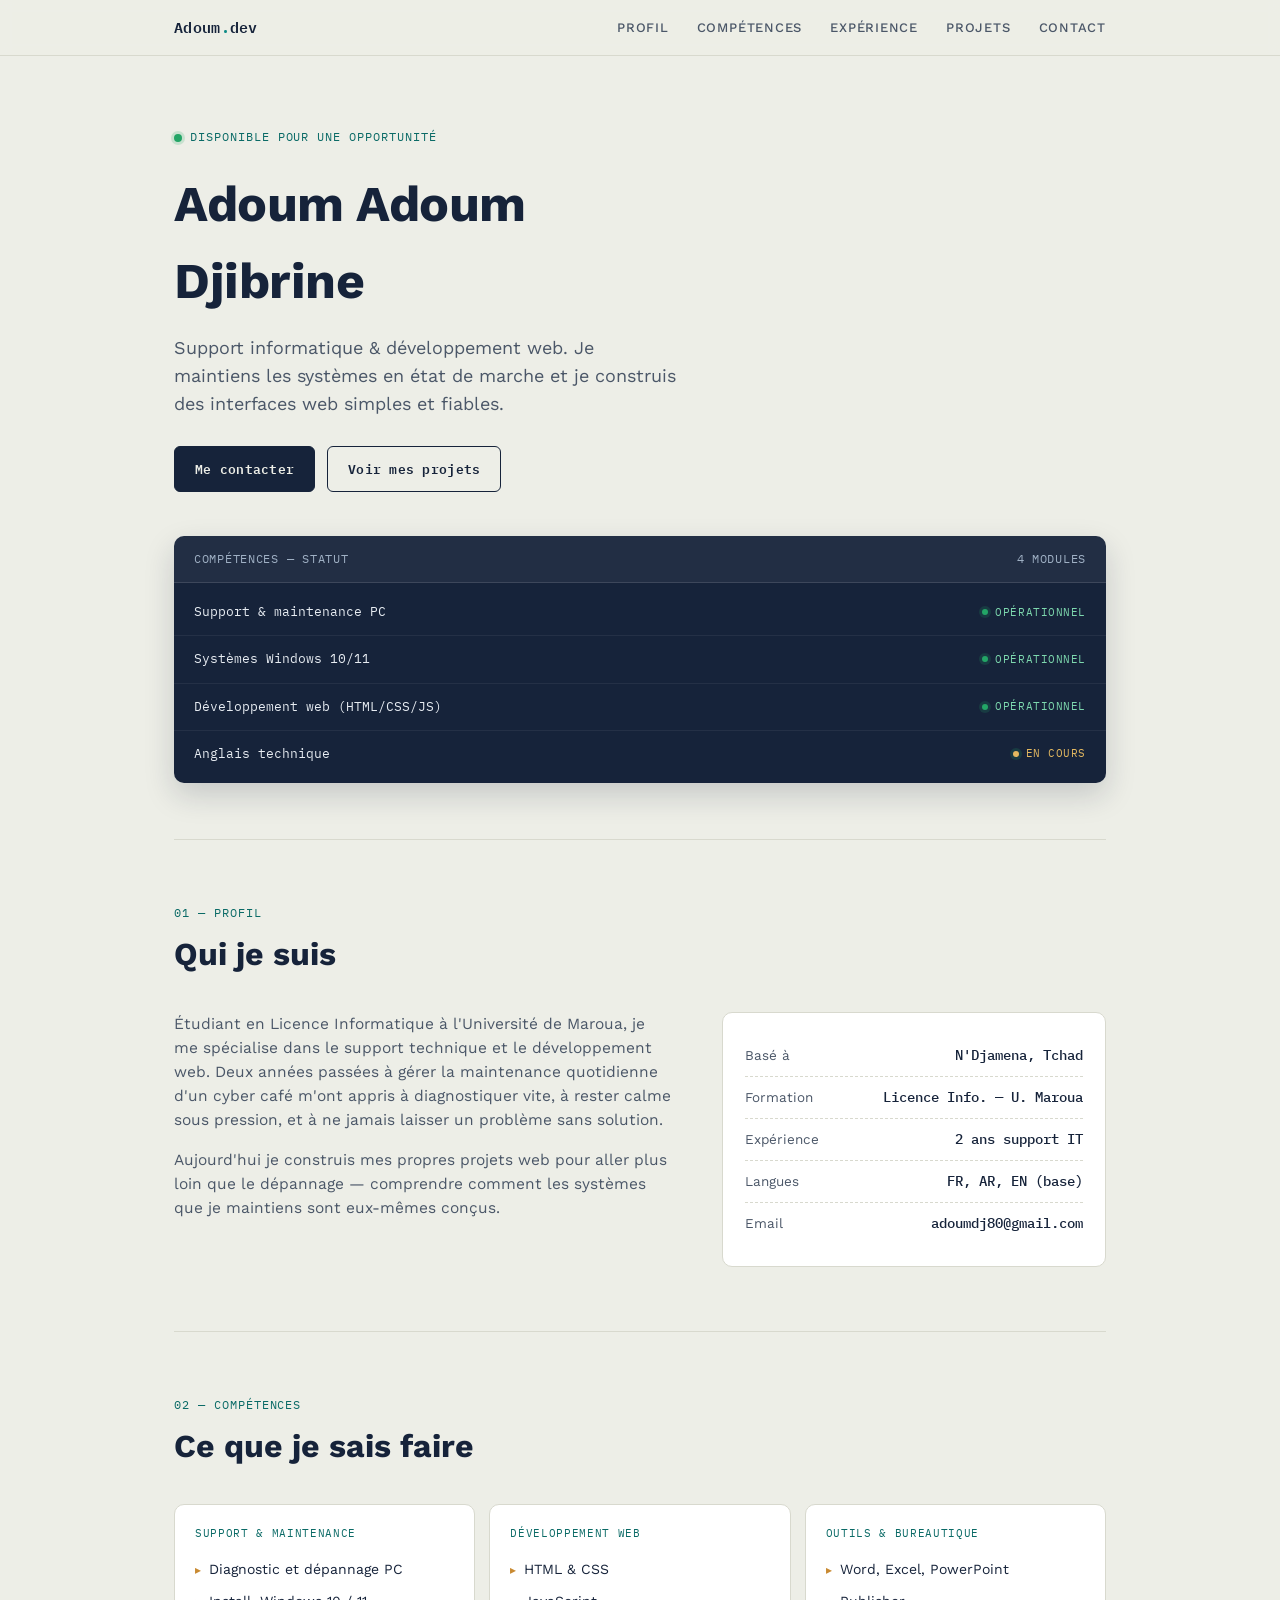
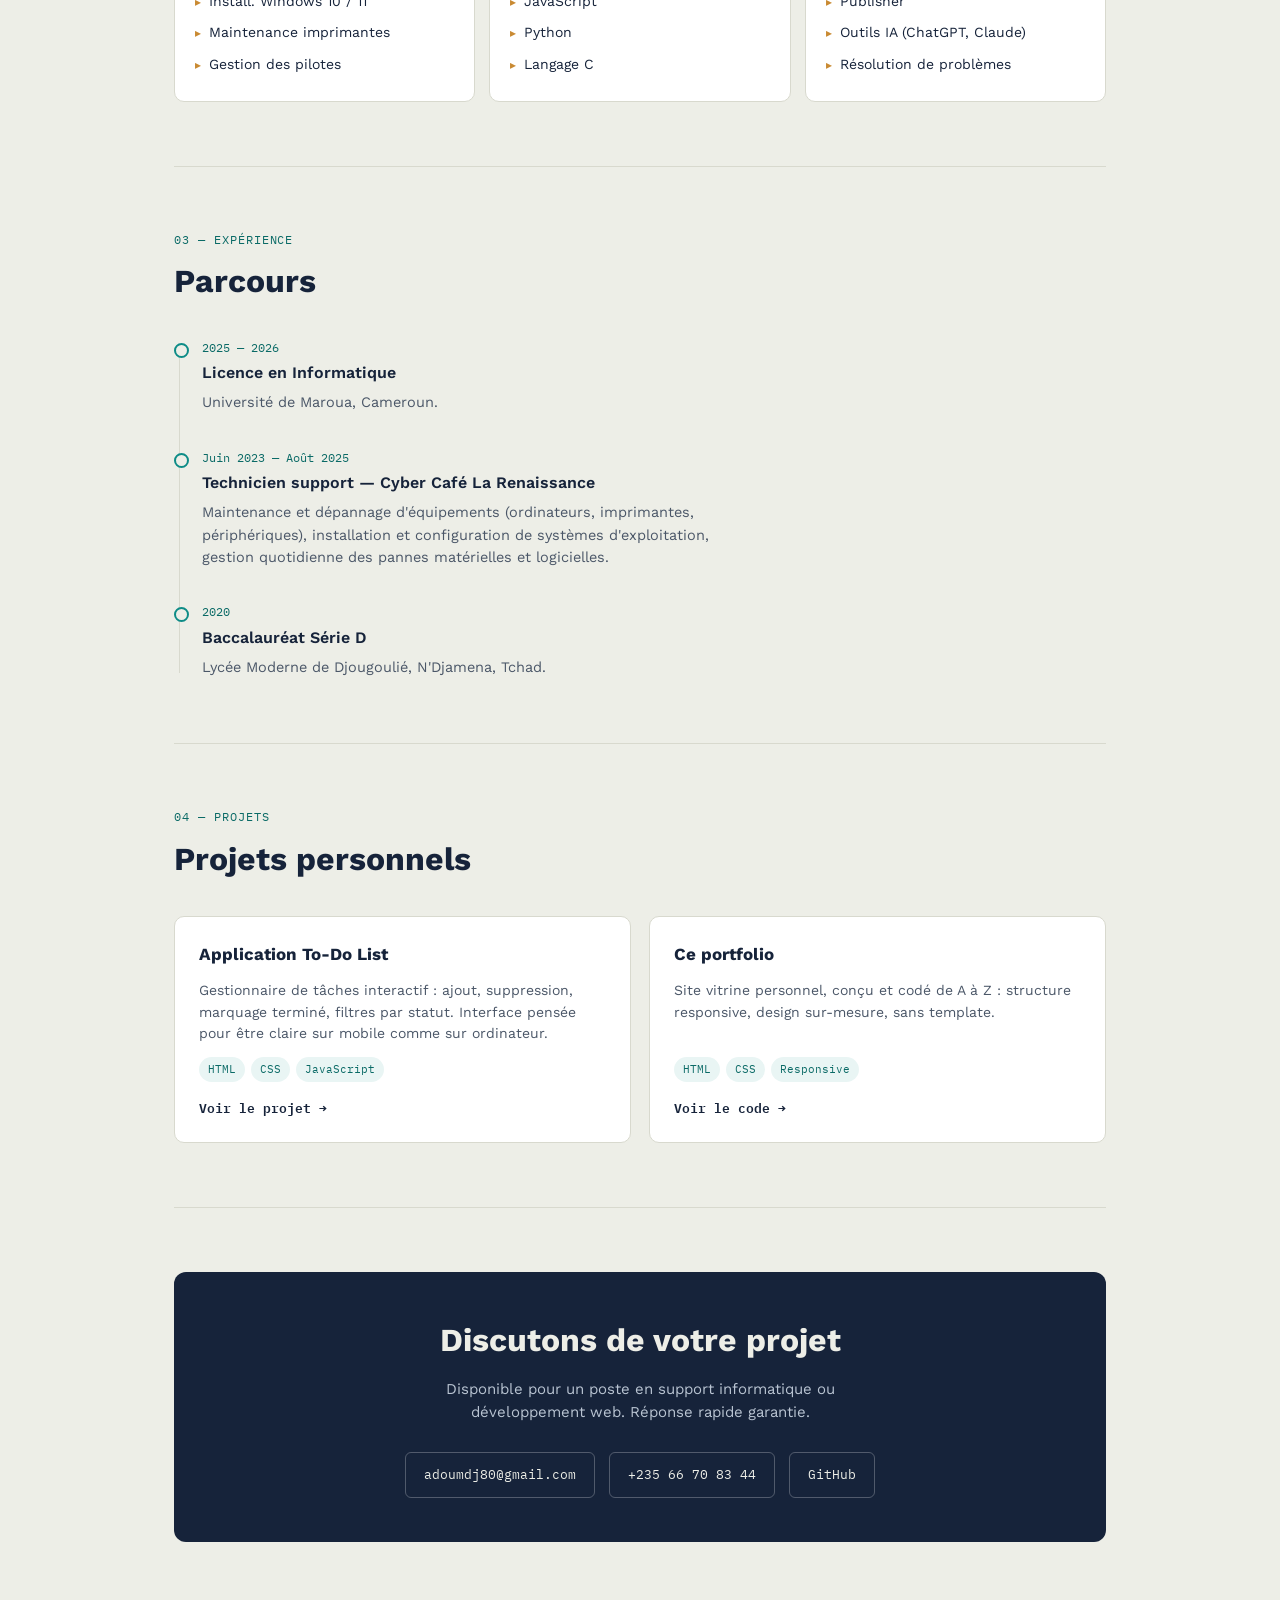
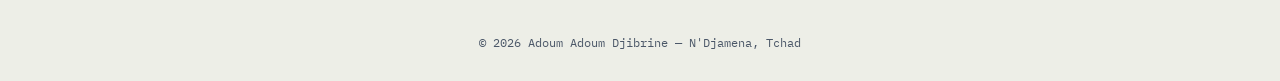
==== index.html @ fc1d77f7 "Add files via upload" ====
<!DOCTYPE html>
<html lang="fr">
<head>
<meta charset="UTF-8">
<meta name="viewport" content="width=device-width, initial-scale=1.0">
<link  rel="stylesheet" href="style.css">
<title>Adoum Adoum Djibrine — Support & Développement Web</title>
</head>
<body>

<header>
  <nav>
    <div class="logo">Adoum<span>.</span>dev</div>
    <div class="nav-links">
      <a href="#about">Profil</a>
      <a href="#skills">Compétences</a>
      <a href="#experience">Expérience</a>
      <a href="#projects">Projets</a>
      <a href="#contact">Contact</a>
    </div>
    <button class="nav-toggle" id="navToggle" aria-label="Menu">
      <span></span><span></span><span></span>
    </button>
  </nav>
</header>

<div class="wrap">

  <section class="hero" id="top">
    <div class="eyebrow"><span class="dot"></span> Disponible pour une opportunité</div>
    <h1>Adoum Adoum Djibrine</h1>
    <p class="role">Support informatique &amp; développement web. Je maintiens les systèmes en état de marche et je construis des interfaces web simples et fiables.</p>
    <div class="hero-actions">
      <a href="#contact" class="btn btn-solid">Me contacter</a>
      <a href="#projects" class="btn btn-outline">Voir mes projets</a>
    </div>

    <div class="status-panel">
      <div class="status-header">
        <span>compétences — statut</span>
        <span>4 modules</span>
      </div>
      <div class="status-list">
        <div class="status-row">
          <span class="svc">Support &amp; maintenance PC</span>
          <span class="state"><span class="dot" style="width:6px;height:6px;"></span>opérationnel</span>
        </div>
        <div class="status-row">
          <span class="svc">Systèmes Windows 10/11</span>
          <span class="state"><span class="dot" style="width:6px;height:6px;"></span>opérationnel</span>
        </div>
        <div class="status-row">
          <span class="svc">Développement web (HTML/CSS/JS)</span>
          <span class="state"><span class="dot" style="width:6px;height:6px;"></span>opérationnel</span>
        </div>
        <div class="status-row">
          <span class="svc">Anglais technique</span>
          <span class="state" style="color:#E3B860;"><span class="dot" style="width:6px;height:6px;background:#E3B860;"></span>en cours</span>
        </div>
      </div>
    </div>
  </section>

  <section id="about">
    <div class="section-label">01 — Profil</div>
    <h2>Qui je suis</h2>
    <div class="about-grid">
      <div class="about-text">
        <p>Étudiant en Licence Informatique à l'Université de Maroua, je me spécialise dans le support technique et le développement web. Deux années passées à gérer la maintenance quotidienne d'un cyber café m'ont appris à diagnostiquer vite, à rester calme sous pression, et à ne jamais laisser un problème sans solution.</p>
        <p>Aujourd'hui je construis mes propres projets web pour aller plus loin que le dépannage — comprendre comment les systèmes que je maintiens sont eux-mêmes conçus.</p>
      </div>
      <div class="fact-list">
        <div class="fact"><span class="k">Basé à</span><span class="v">N'Djamena, Tchad</span></div>
        <div class="fact"><span class="k">Formation</span><span class="v">Licence Info. — U. Maroua</span></div>
        <div class="fact"><span class="k">Expérience</span><span class="v">2 ans support IT</span></div>
        <div class="fact"><span class="k">Langues</span><span class="v">FR, AR, EN (base)</span></div>
        <div class="fact"><span class="k">Email</span><span class="v">adoumdj80@gmail.com</span></div>
      </div>
    </div>
  </section>

  <section id="skills">
    <div class="section-label">02 — Compétences</div>
    <h2>Ce que je sais faire</h2>
    <div class="skills-grid">
      <div class="skill-card">
        <div class="cat">Support &amp; Maintenance</div>
        <ul>
          <li>Diagnostic et dépannage PC</li>
          <li>Install. Windows 10 / 11</li>
          <li>Maintenance imprimantes</li>
          <li>Gestion des pilotes</li>
        </ul>
      </div>
      <div class="skill-card">
        <div class="cat">Développement Web</div>
        <ul>
          <li>HTML &amp; CSS</li>
          <li>JavaScript</li>
          <li>Python</li>
          <li>Langage C</li>
        </ul>
      </div>
      <div class="skill-card">
        <div class="cat">Outils &amp; Bureautique</div>
        <ul>
          <li>Word, Excel, PowerPoint</li>
          <li>Publisher</li>
          <li>Outils IA (ChatGPT, Claude)</li>
          <li>Résolution de problèmes</li>
        </ul>
      </div>
    </div>
  </section>

  <section id="experience">
    <div class="section-label">03 — Expérience</div>
    <h2>Parcours</h2>
    <div class="timeline">
      <div class="t-item">
        <div class="t-date">2025 — 2026</div>
        <div class="t-title">Licence en Informatique</div>
        <div class="t-desc">Université de Maroua, Cameroun.</div>
      </div>
      <div class="t-item">
        <div class="t-date">Juin 2023 — Août 2025</div>
        <div class="t-title">Technicien support — Cyber Café La Renaissance</div>
        <div class="t-desc">Maintenance et dépannage d'équipements (ordinateurs, imprimantes, périphériques), installation et configuration de systèmes d'exploitation, gestion quotidienne des pannes matérielles et logicielles.</div>
      </div>
      <div class="t-item">
        <div class="t-date">2020</div>
        <div class="t-title">Baccalauréat Série D</div>
        <div class="t-desc">Lycée Moderne de Djougoulié, N'Djamena, Tchad.</div>
      </div>
    </div>
  </section>

  <section id="projects">
    <div class="section-label">04 — Projets</div>
    <h2>Projets personnels</h2>
    <div class="projects-grid">
      <div class="project-card">
        <div class="ptitle">Application To-Do List</div>
        <div class="pdesc">Gestionnaire de tâches interactif : ajout, suppression, marquage terminé, filtres par statut. Interface pensée pour être claire sur mobile comme sur ordinateur.</div>
        <div class="tag-row">
          <span class="tag">HTML</span>
          <span class="tag">CSS</span>
          <span class="tag">JavaScript</span>
        </div>
        <a href="to_do_list/index.html" class="project-link">Voir le projet →</a>
      </div>
      <div class="project-card">
        <div class="ptitle">Ce portfolio</div>
        <div class="pdesc">Site vitrine personnel, conçu et codé de A à Z : structure responsive, design sur-mesure, sans template.</div>
        <div class="tag-row">
          <span class="tag">HTML</span>
          <span class="tag">CSS</span>
          <span class="tag">Responsive</span>
        </div>
        <a href="#" class="project-link">Voir le code →</a>
      </div>
    </div>
  </section>

  <section id="contact">
    <div class="contact-panel">
      <h2>Discutons de votre projet</h2>
      <p>Disponible pour un poste en support informatique ou développement web. Réponse rapide garantie.</p>
      <div class="contact-links">
        <a href="mailto:adoumdj80@gmail.com">adoumdj80@gmail.com</a>
        <a href="tel:+235667083 44">+235 66 70 83 44</a>
        <a href="#">GitHub</a>
      </div>
    </div>
  </section>

</div>

<footer>© 2026 Adoum Adoum Djibrine — N'Djamena, Tchad</footer>

<script src="script.js"></script>

</body>
</html>
---- style.css ----
@import url('https://fonts.googleapis.com/css2?family=IBM+Plex+Mono:wght@400;500;600&family=Work+Sans:wght@400;500;600;700&display=swap');

  :root {
    --bg: #EDEEE7;
    --bg-panel: #FFFFFF;
    --ink: #16233A;
    --ink-soft: #4B5768;
    --line: #D8D9CE;
    --teal: #0E8C87;
    --teal-dark: #0A6A66;
    --ochre: #C98A32;
    --status-dot: #23A566;
  }

  * { box-sizing: border-box; margin: 0; padding: 0; }

  html { scroll-behavior: smooth; }

  body {
    background: var(--bg);
    color: var(--ink);
    font-family: 'Work Sans', sans-serif;
    line-height: 1.55;
  }

  .mono {
    font-family: 'IBM Plex Mono', monospace;
  }

  a { color: inherit; text-decoration: none; }

  .wrap {
    max-width: 980px;
    margin: 0 auto;
    padding: 0 24px;
  }

  /* ---------- NAV ---------- */
  header {
    position: sticky;
    top: 0;
    z-index: 20;
    background: rgba(237, 238, 231, 0.92);
    backdrop-filter: blur(6px);
    border-bottom: 1px solid var(--line);
  }

  nav {
    max-width: 980px;
    margin: 0 auto;
    padding: 16px 24px;
    display: flex;
    justify-content: space-between;
    align-items: center;
  }

  .logo {
    font-family: 'IBM Plex Mono', monospace;
    font-weight: 600;
    font-size: 15px;
    letter-spacing: 0.02em;
  }
  .logo span { color: var(--teal); }

  .nav-links {
    display: flex;
    gap: 28px;
    font-size: 13px;
    font-weight: 500;
    text-transform: uppercase;
    letter-spacing: 0.06em;
  }

  .nav-links a {
    color: var(--ink-soft);
    transition: color 0.2s;
  }
  .nav-links a:hover { color: var(--teal-dark); }

  .nav-toggle {
    display: none;
    flex-direction: column;
    gap: 4px;
    background: none;
    border: none;
    cursor: pointer;
    padding: 6px;
  }
  .nav-toggle span {
    width: 22px;
    height: 2px;
    background: var(--ink);
  }

  /* ---------- HERO ---------- */
  .hero {
    padding: 72px 0 56px;
    border-bottom: 1px solid var(--line);
  }

  .eyebrow {
    font-family: 'IBM Plex Mono', monospace;
    font-size: 12px;
    color: var(--teal-dark);
    letter-spacing: 0.08em;
    text-transform: uppercase;
    display: flex;
    align-items: center;
    gap: 8px;
    margin-bottom: 18px;
  }

  .dot {
    width: 8px;
    height: 8px;
    border-radius: 50%;
    background: var(--status-dot);
    box-shadow: 0 0 0 3px rgba(35,165,102,0.18);
  }

  .hero h1 {
    font-size: clamp(32px, 5vw, 50px);
    font-weight: 700;
    letter-spacing: -0.01em;
    max-width: 12ch;
    margin-bottom: 14px;
  }

  .hero .role {
    font-size: 18px;
    color: var(--ink-soft);
    max-width: 46ch;
    margin-bottom: 28px;
  }

  .hero-actions {
    display: flex;
    gap: 12px;
    flex-wrap: wrap;
    margin-bottom: 44px;
  }

  .btn {
    padding: 12px 20px;
    border-radius: 6px;
    font-size: 13px;
    font-weight: 600;
    font-family: 'IBM Plex Mono', monospace;
    letter-spacing: 0.02em;
    cursor: pointer;
    transition: all 0.2s;
    border: 1px solid var(--ink);
  }
  .btn-solid {
    background: var(--ink);
    color: var(--bg);
  }
  .btn-solid:hover { background: var(--teal-dark); border-color: var(--teal-dark); }
  .btn-outline {
    background: transparent;
    color: var(--ink);
  }
  .btn-outline:hover { background: var(--ink); color: var(--bg); }

  /* ---------- STATUS PANEL (signature element) ---------- */
  .status-panel {
    background: var(--ink);
    color: var(--bg);
    border-radius: 10px;
    overflow: hidden;
    box-shadow: 0 12px 30px rgba(22,35,58,0.18);
  }

  .status-header {
    display: flex;
    justify-content: space-between;
    align-items: center;
    padding: 14px 20px;
    background: rgba(255,255,255,0.05);
    border-bottom: 1px solid rgba(255,255,255,0.12);
    font-family: 'IBM Plex Mono', monospace;
    font-size: 12px;
    letter-spacing: 0.06em;
    text-transform: uppercase;
    color: #9FB0C4;
  }

  .status-list { padding: 6px 0; }

  .status-row {
    display: flex;
    justify-content: space-between;
    align-items: center;
    padding: 13px 20px;
    border-bottom: 1px solid rgba(255,255,255,0.06);
    font-family: 'IBM Plex Mono', monospace;
    font-size: 13px;
  }
  .status-row:last-child { border-bottom: none; }

  .status-row .svc { color: #E7ECF2; }
  .status-row .state {
    display: flex;
    align-items: center;
    gap: 7px;
    color: #7DD8AE;
    font-size: 11px;
    text-transform: uppercase;
    letter-spacing: 0.05em;
  }

  /* ---------- SECTION GENERIC ---------- */
  section { padding: 64px 0; border-bottom: 1px solid var(--line); }
  section:last-of-type { border-bottom: none; }

  .section-label {
    font-family: 'IBM Plex Mono', monospace;
    font-size: 12px;
    color: var(--teal-dark);
    text-transform: uppercase;
    letter-spacing: 0.08em;
    margin-bottom: 8px;
  }

  h2 {
    font-size: clamp(24px, 3.4vw, 32px);
    font-weight: 700;
    margin-bottom: 32px;
    max-width: 20ch;
  }

  /* ---------- ABOUT ---------- */
  .about-grid {
    display: grid;
    grid-template-columns: 1.3fr 1fr;
    gap: 48px;
    align-items: start;
  }

  .about-text p { color: var(--ink-soft); margin-bottom: 16px; font-size: 15.5px; }

  .fact-list {
    background: var(--bg-panel);
    border: 1px solid var(--line);
    border-radius: 10px;
    padding: 22px;
  }
  .fact {
    display: flex;
    justify-content: space-between;
    padding: 10px 0;
    border-bottom: 1px dashed var(--line);
    font-size: 13.5px;
  }
  .fact:last-child { border-bottom: none; }
  .fact .k { color: var(--ink-soft); }
  .fact .v { font-family: 'IBM Plex Mono', monospace; font-weight: 500; text-align: right; }

  /* ---------- SKILLS ---------- */
  .skills-grid {
    display: grid;
    grid-template-columns: repeat(3, 1fr);
    gap: 14px;
  }

  .skill-card {
    background: var(--bg-panel);
    border: 1px solid var(--line);
    border-radius: 10px;
    padding: 20px;
  }

  .skill-card .cat {
    font-family: 'IBM Plex Mono', monospace;
    font-size: 11px;
    text-transform: uppercase;
    letter-spacing: 0.06em;
    color: var(--teal-dark);
    margin-bottom: 12px;
  }

  .skill-card ul { list-style: none; }
  .skill-card li {
    font-size: 14px;
    padding: 5px 0;
    color: var(--ink);
    display: flex;
    align-items: baseline;
    gap: 8px;
  }
  .skill-card li::before {
    content: "▸";
    color: var(--ochre);
    font-size: 12px;
  }

  /* ---------- EXPERIENCE TIMELINE ---------- */
  .timeline { position: relative; padding-left: 28px; }
  .timeline::before {
    content: "";
    position: absolute;
    left: 5px;
    top: 6px;
    bottom: 6px;
    width: 1px;
    background: var(--line);
  }

  .t-item { position: relative; padding-bottom: 34px; }
  .t-item:last-child { padding-bottom: 0; }

  .t-item::before {
    content: "";
    position: absolute;
    left: -28px;
    top: 4px;
    width: 11px;
    height: 11px;
    border-radius: 50%;
    background: var(--bg);
    border: 2px solid var(--teal);
  }

  .t-date {
    font-family: 'IBM Plex Mono', monospace;
    font-size: 12px;
    color: var(--teal-dark);
    margin-bottom: 4px;
  }
  .t-title { font-weight: 600; font-size: 16px; margin-bottom: 6px; }
  .t-desc { color: var(--ink-soft); font-size: 14.5px; max-width: 60ch; }

  /* ---------- PROJECTS ---------- */
  .projects-grid {
    display: grid;
    grid-template-columns: repeat(2, 1fr);
    gap: 18px;
  }

  .project-card {
    background: var(--bg-panel);
    border: 1px solid var(--line);
    border-radius: 10px;
    padding: 24px;
    display: flex;
    flex-direction: column;
    gap: 12px;
  }

  .project-card .ptitle { font-size: 17px; font-weight: 700; }
  .project-card .pdesc { color: var(--ink-soft); font-size: 14px; flex: 1; }

  .tag-row { display: flex; flex-wrap: wrap; gap: 6px; }
  .tag {
    font-family: 'IBM Plex Mono', monospace;
    font-size: 11px;
    padding: 4px 9px;
    border-radius: 20px;
    background: rgba(14,140,135,0.09);
    color: var(--teal-dark);
  }

  .project-link {
    font-family: 'IBM Plex Mono', monospace;
    font-size: 13px;
    font-weight: 600;
    color: var(--ink);
    display: inline-flex;
    align-items: center;
    gap: 6px;
    margin-top: 4px;
  }
  .project-link:hover { color: var(--teal-dark); }

  /* ---------- CONTACT ---------- */
  .contact-panel {
    background: var(--ink);
    color: var(--bg);
    border-radius: 12px;
    padding: 44px;
    text-align: center;
  }
  .contact-panel h2 { color: var(--bg); margin: 0 auto 12px; }
  .contact-panel p { color: #B9C4D2; max-width: 44ch; margin: 0 auto 28px; font-size: 15px; }

  .contact-links {
    display: flex;
    justify-content: center;
    gap: 14px;
    flex-wrap: wrap;
  }
  .contact-links a {
    font-family: 'IBM Plex Mono', monospace;
    font-size: 13px;
    padding: 12px 18px;
    border: 1px solid rgba(255,255,255,0.25);
    border-radius: 6px;
    transition: all 0.2s;
  }
  .contact-links a:hover {
    background: var(--bg);
    color: var(--ink);
    border-color: var(--bg);
  }

  footer {
    text-align: center;
    padding: 28px 0;
    font-family: 'IBM Plex Mono', monospace;
    font-size: 12px;
    color: var(--ink-soft);
  }

  /* ---------- RESPONSIVE ---------- */
  @media (max-width: 760px) {
    .nav-links { display: none; }
    .nav-toggle { display: flex; }
    .about-grid { grid-template-columns: 1fr; }
    .skills-grid { grid-template-columns: 1fr 1fr; }
    .projects-grid { grid-template-columns: 1fr; }
    .contact-panel { padding: 32px 20px; }
  }

  @media (max-width: 480px) {
    .skills-grid { grid-template-columns: 1fr; }
    .hero { padding: 48px 0 40px; }
    section { padding: 48px 0; }
  }

  @media (prefers-reduced-motion: reduce) {
    html { scroll-behavior: auto; }
  }

  :focus-visible {
    outline: 2px solid var(--teal);
    outline-offset: 2px;
  }
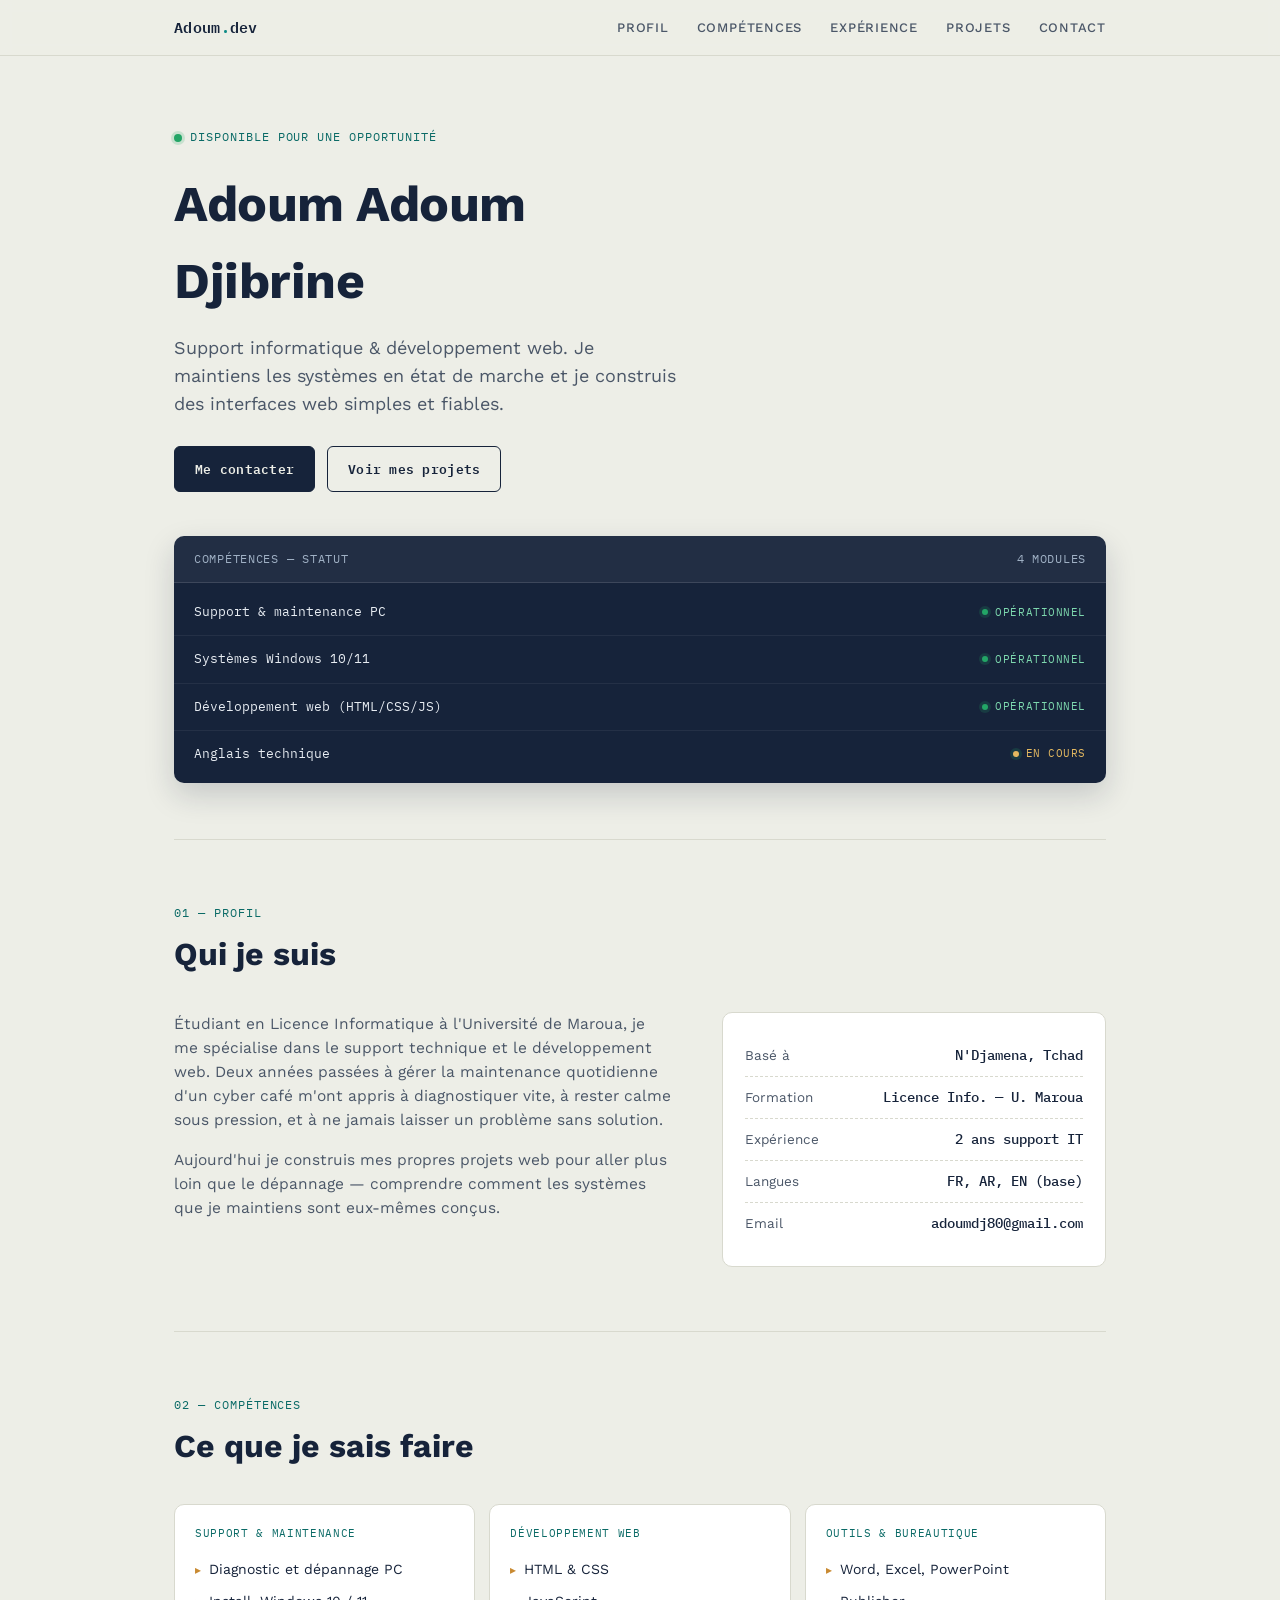
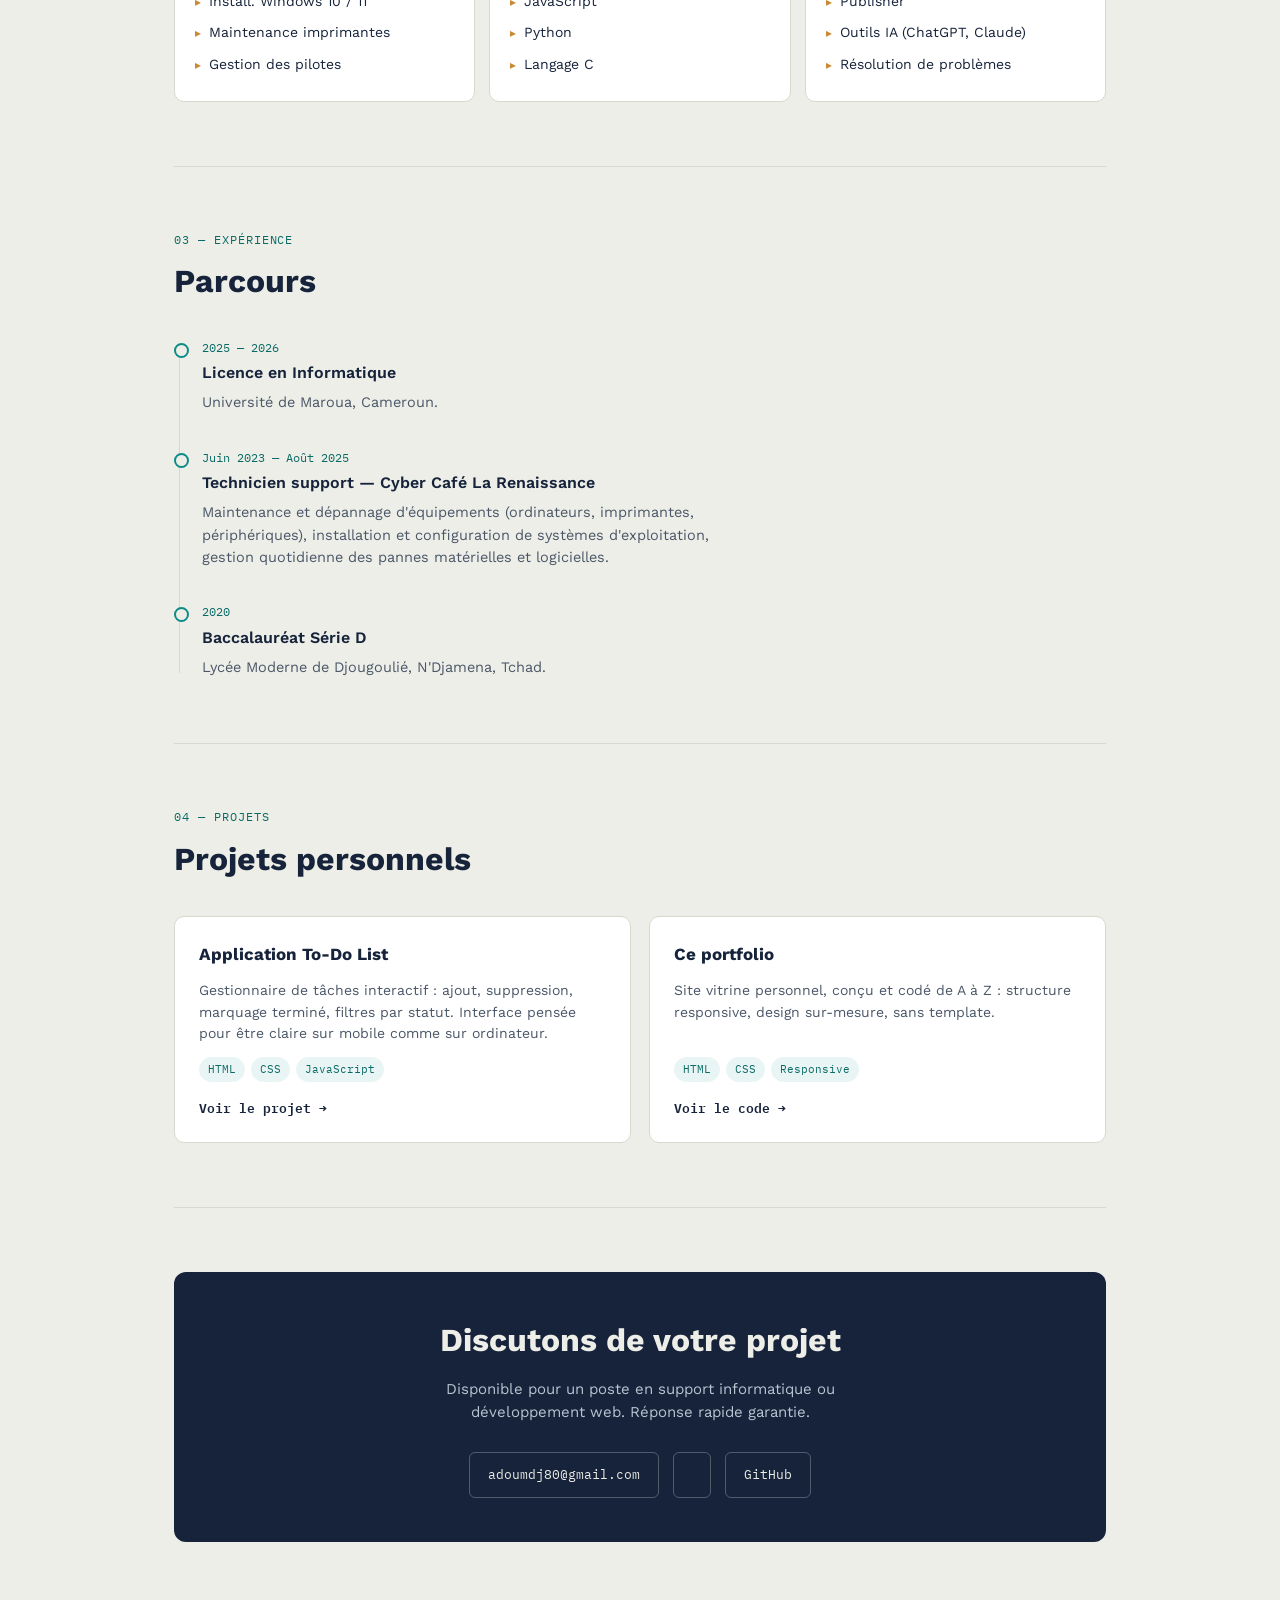
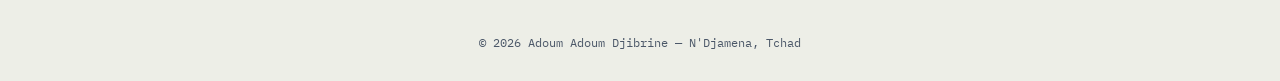
==== commit 158c668e: "Update project link and GitHub references" ====
--- a/index.html
+++ b/index.html
@@ -157,7 +157,7 @@
           <span class="tag">CSS</span>
           <span class="tag">Responsive</span>
         </div>
-        <a href="#" class="project-link">Voir le code →</a>
+        <a href="https://github.com/Add-235/portfolio-" class="project-link" target="_blank">Voir le code →</a>
       </div>
     </div>
   </section>
@@ -168,8 +168,8 @@
       <p>Disponible pour un poste en support informatique ou développement web. Réponse rapide garantie.</p>
       <div class="contact-links">
         <a href="mailto:adoumdj80@gmail.com">adoumdj80@gmail.com</a>
-        <a href="tel:+235667083 44">+235 66 70 83 44</a>
-        <a href="#">GitHub</a>
+        <a href="tel:+23566708344">
+        <a href="https://github.com/Add-235">GitHub</a>
       </div>
     </div>
   </section>
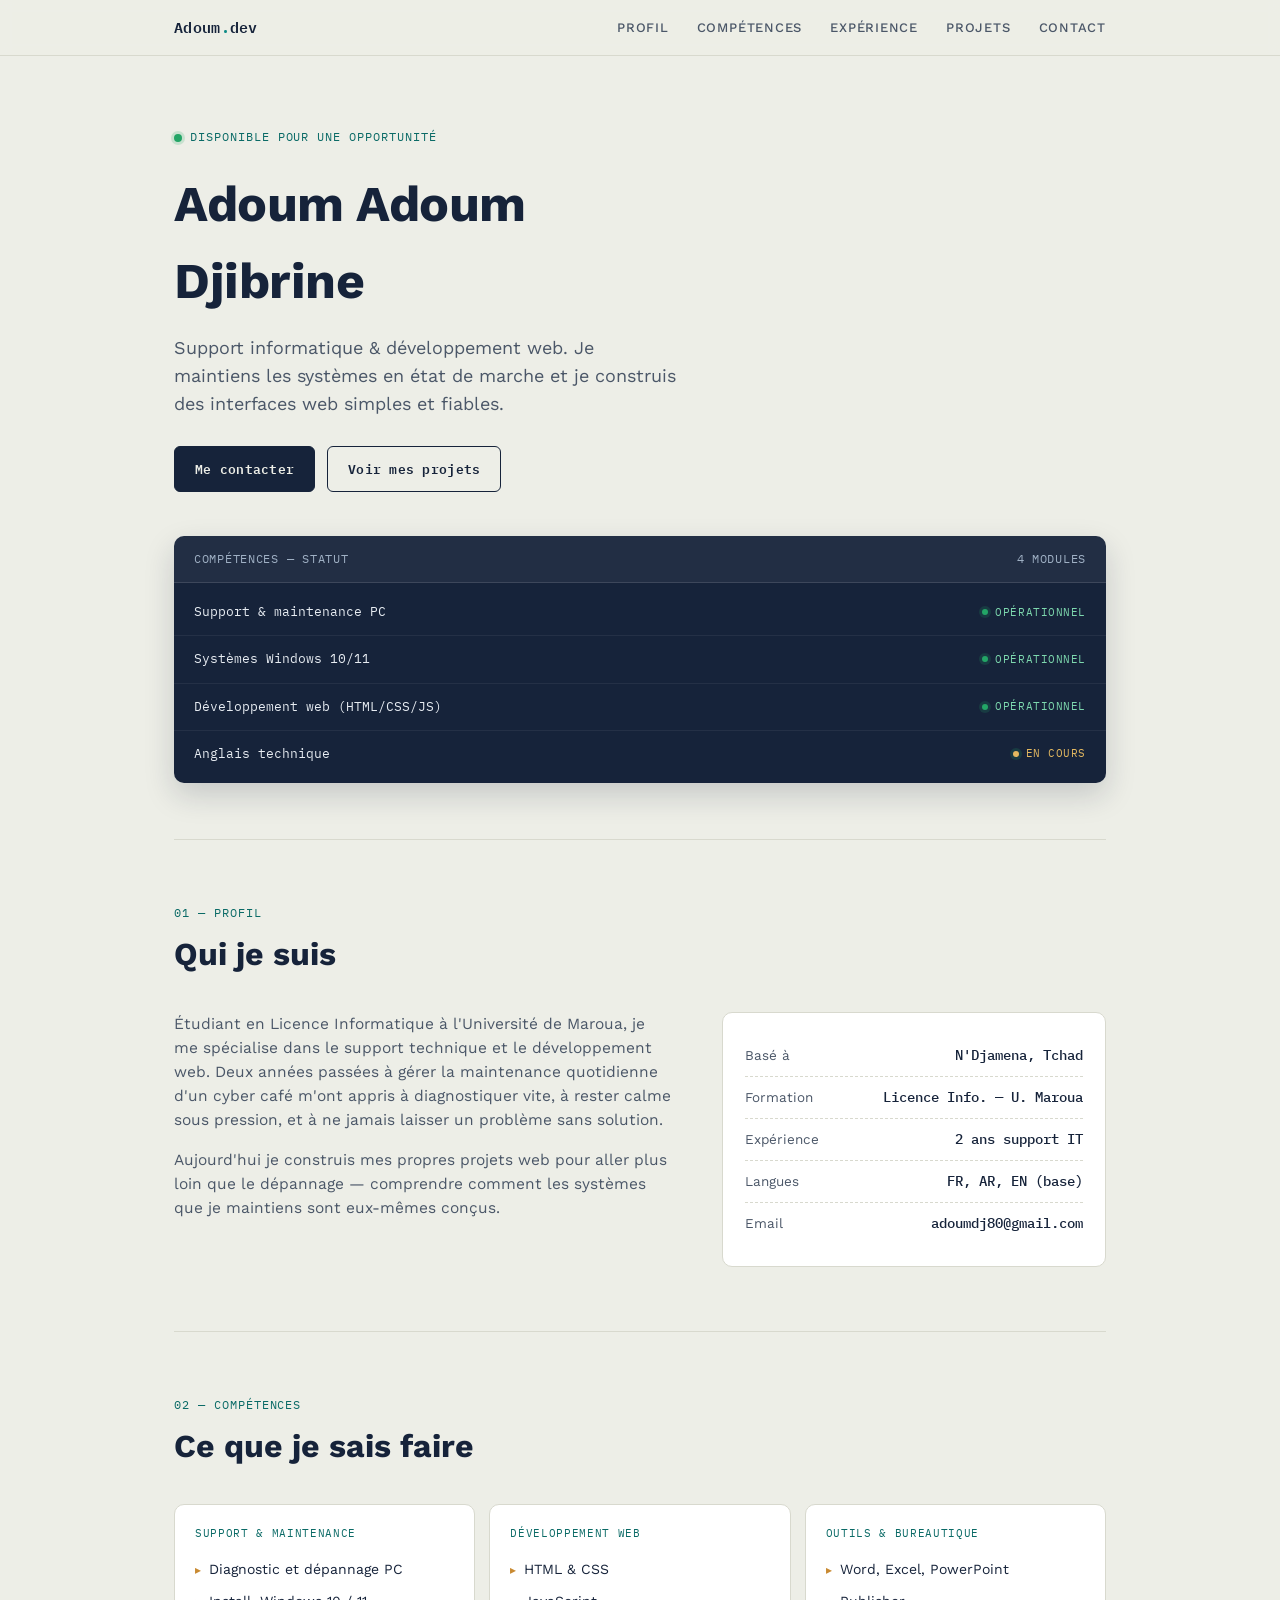
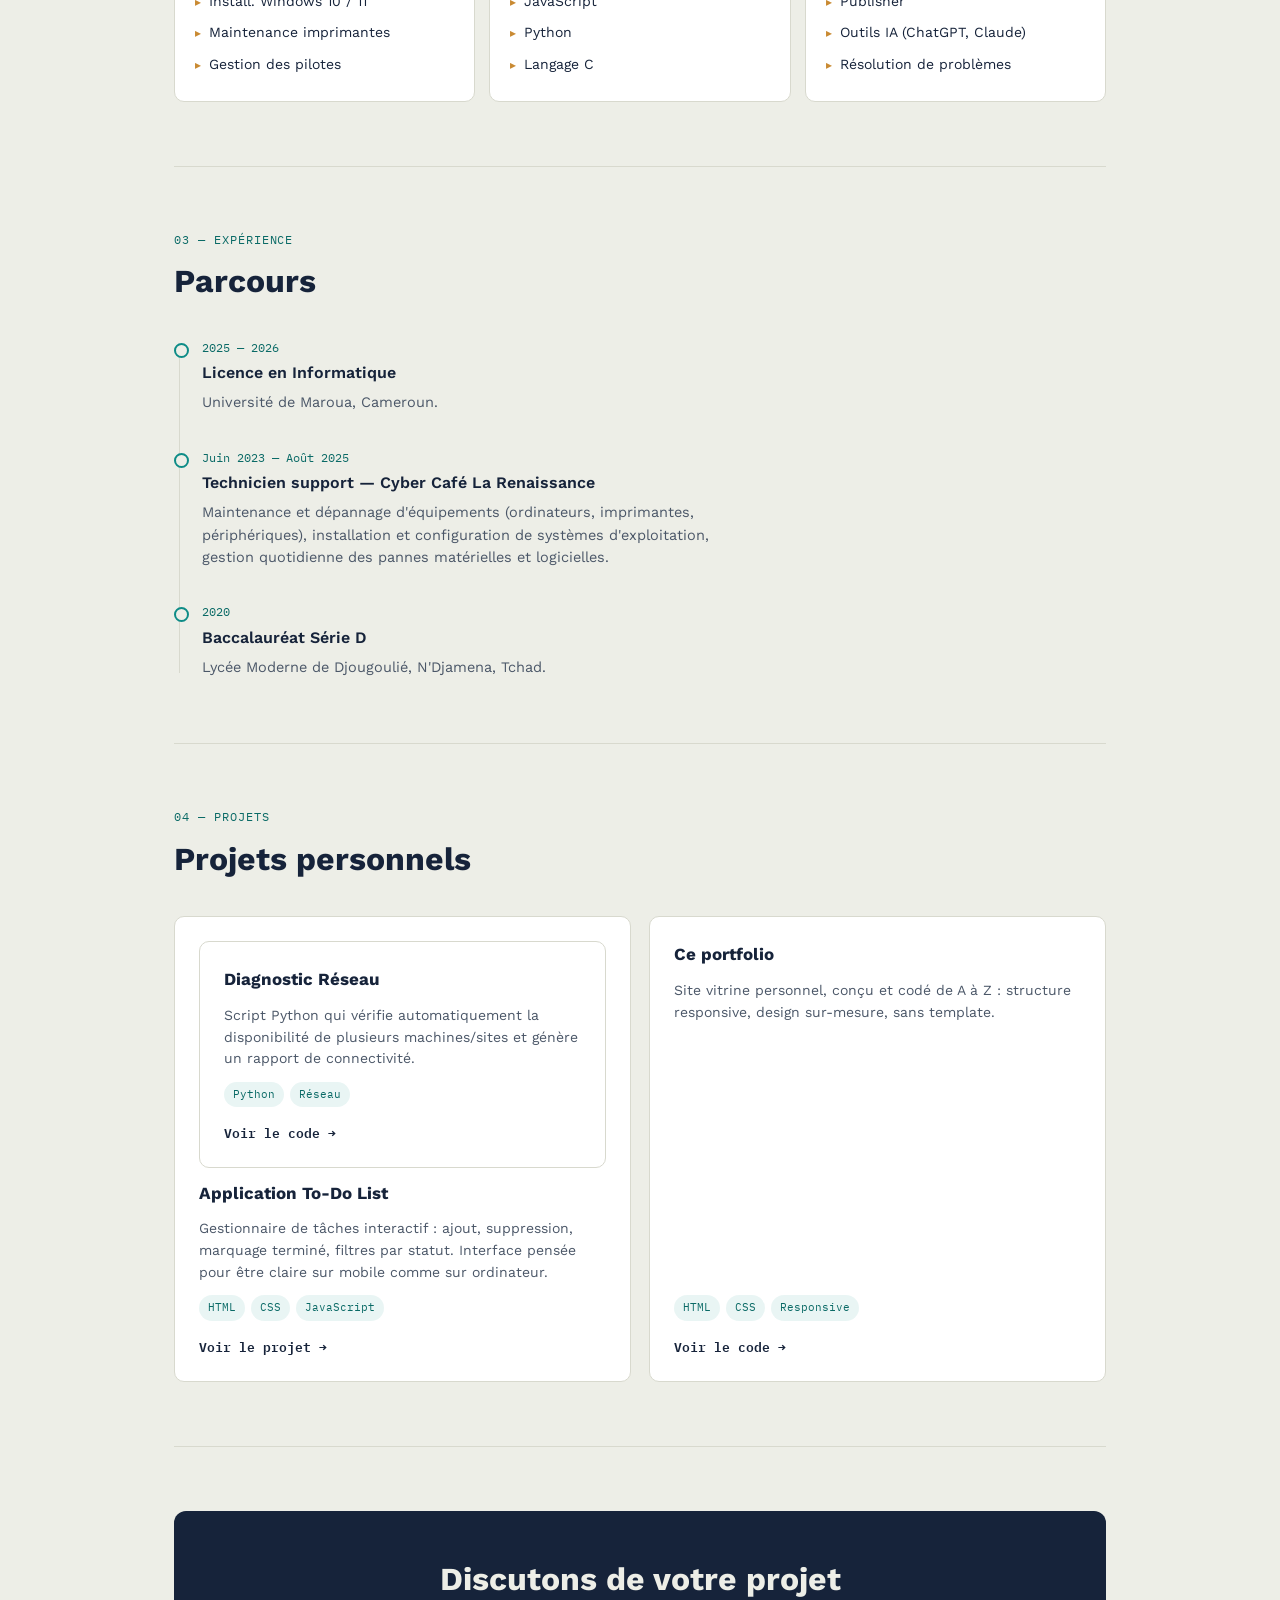
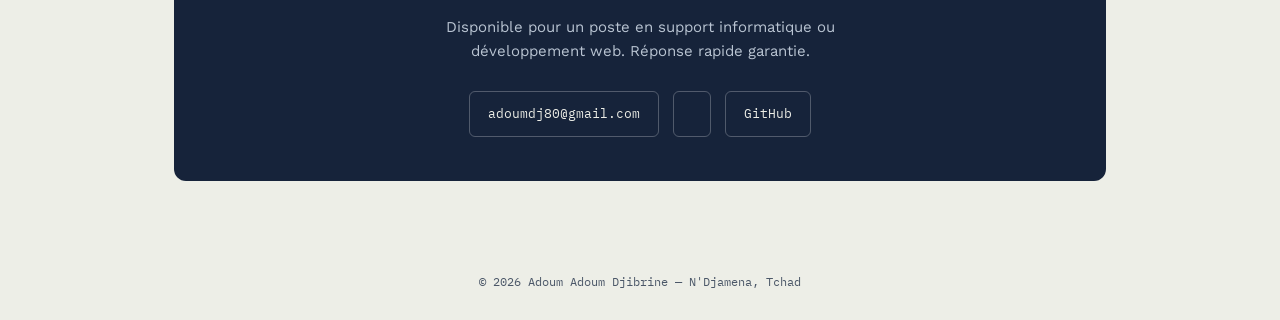
==== commit 92a686e1: "Add project card for 'Diagnostic Réseau' Added a new project card for 'Diagnostic Réseau' with detai" ====
--- a/index.html
+++ b/index.html
@@ -140,6 +140,15 @@
     <h2>Projets personnels</h2>
     <div class="projects-grid">
       <div class="project-card">
+        <div class="project-card">
+  <div class="ptitle">Diagnostic Réseau</div>
+  <div class="pdesc">Script Python qui vérifie automatiquement la disponibilité de plusieurs machines/sites et génère un rapport de connectivité.</div>
+  <div class="tag-row">
+    <span class="tag">Python</span>
+    <span class="tag">Réseau</span>
+  </div>
+  <a href="https://github.com/Add-235/diagnostic-reseau" class="project-link" target="_blank">Voir le code →</a>
+</div>
         <div class="ptitle">Application To-Do List</div>
         <div class="pdesc">Gestionnaire de tâches interactif : ajout, suppression, marquage terminé, filtres par statut. Interface pensée pour être claire sur mobile comme sur ordinateur.</div>
         <div class="tag-row">
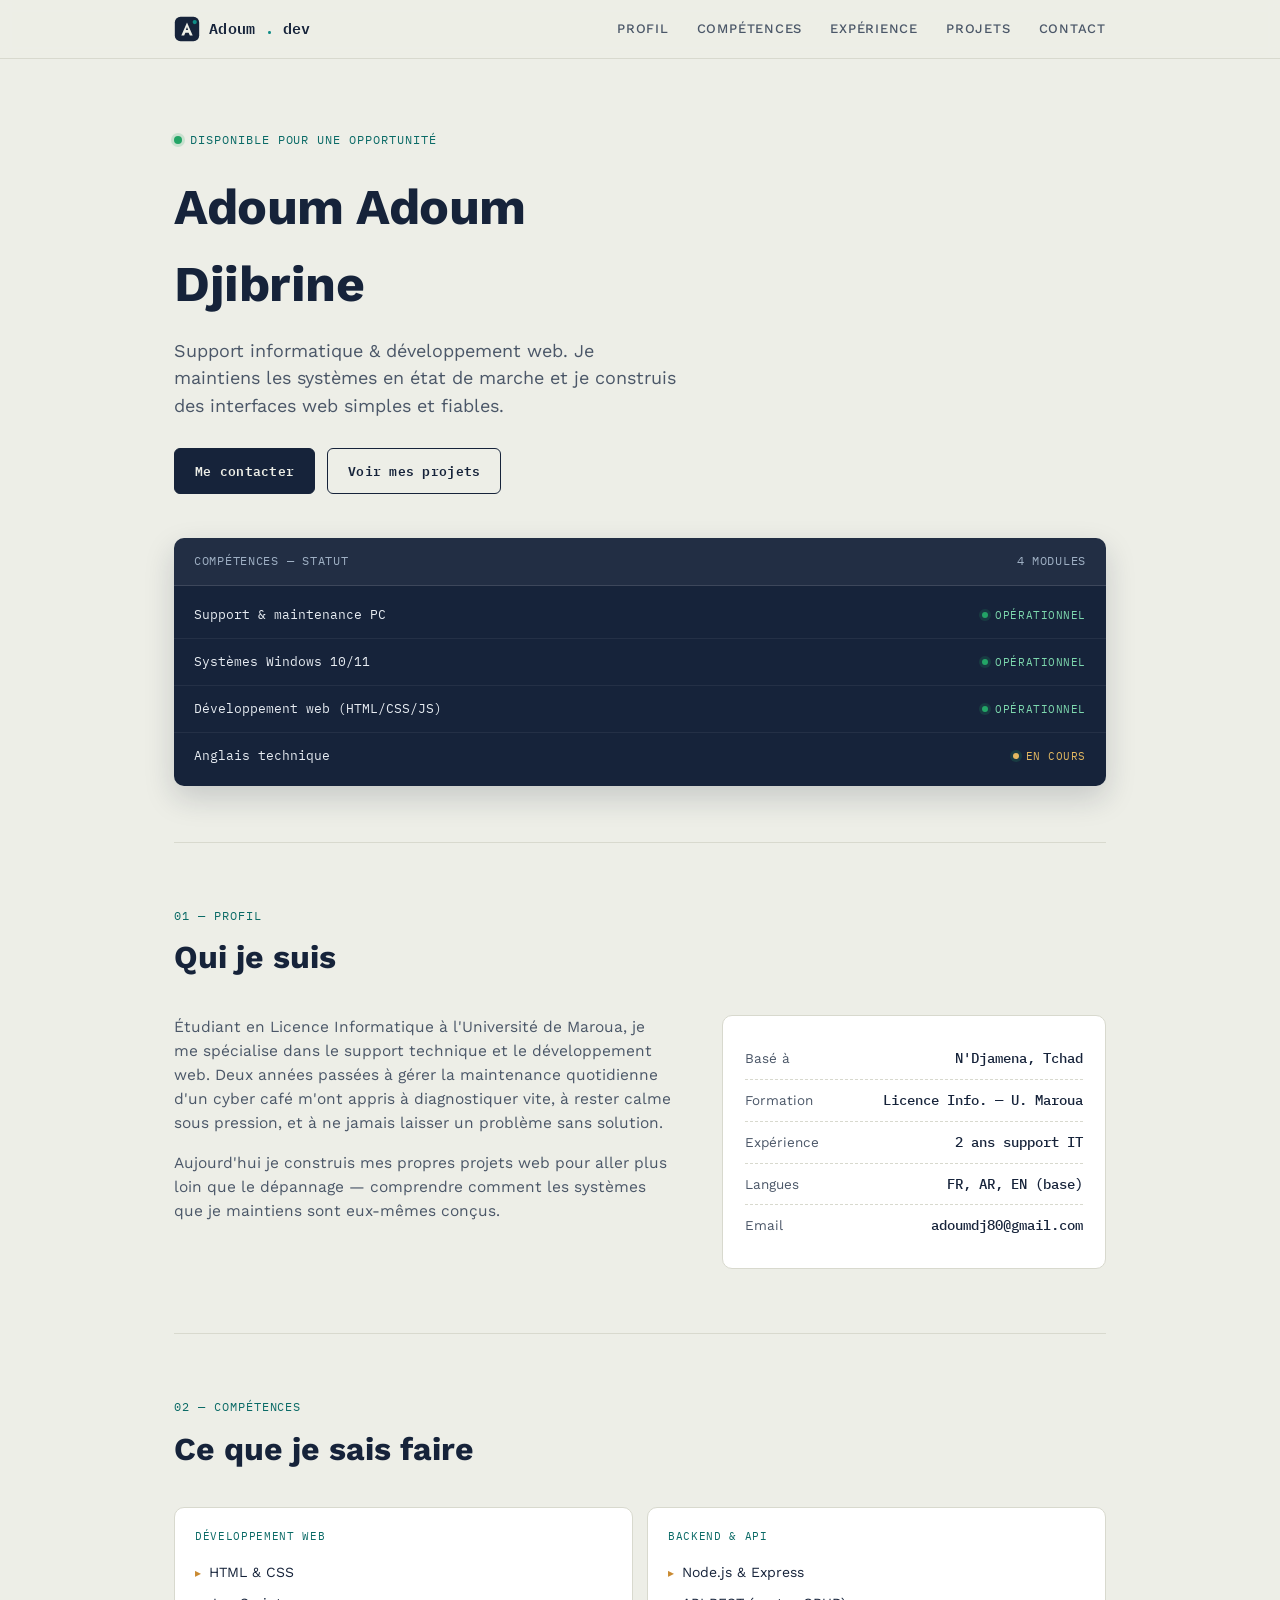
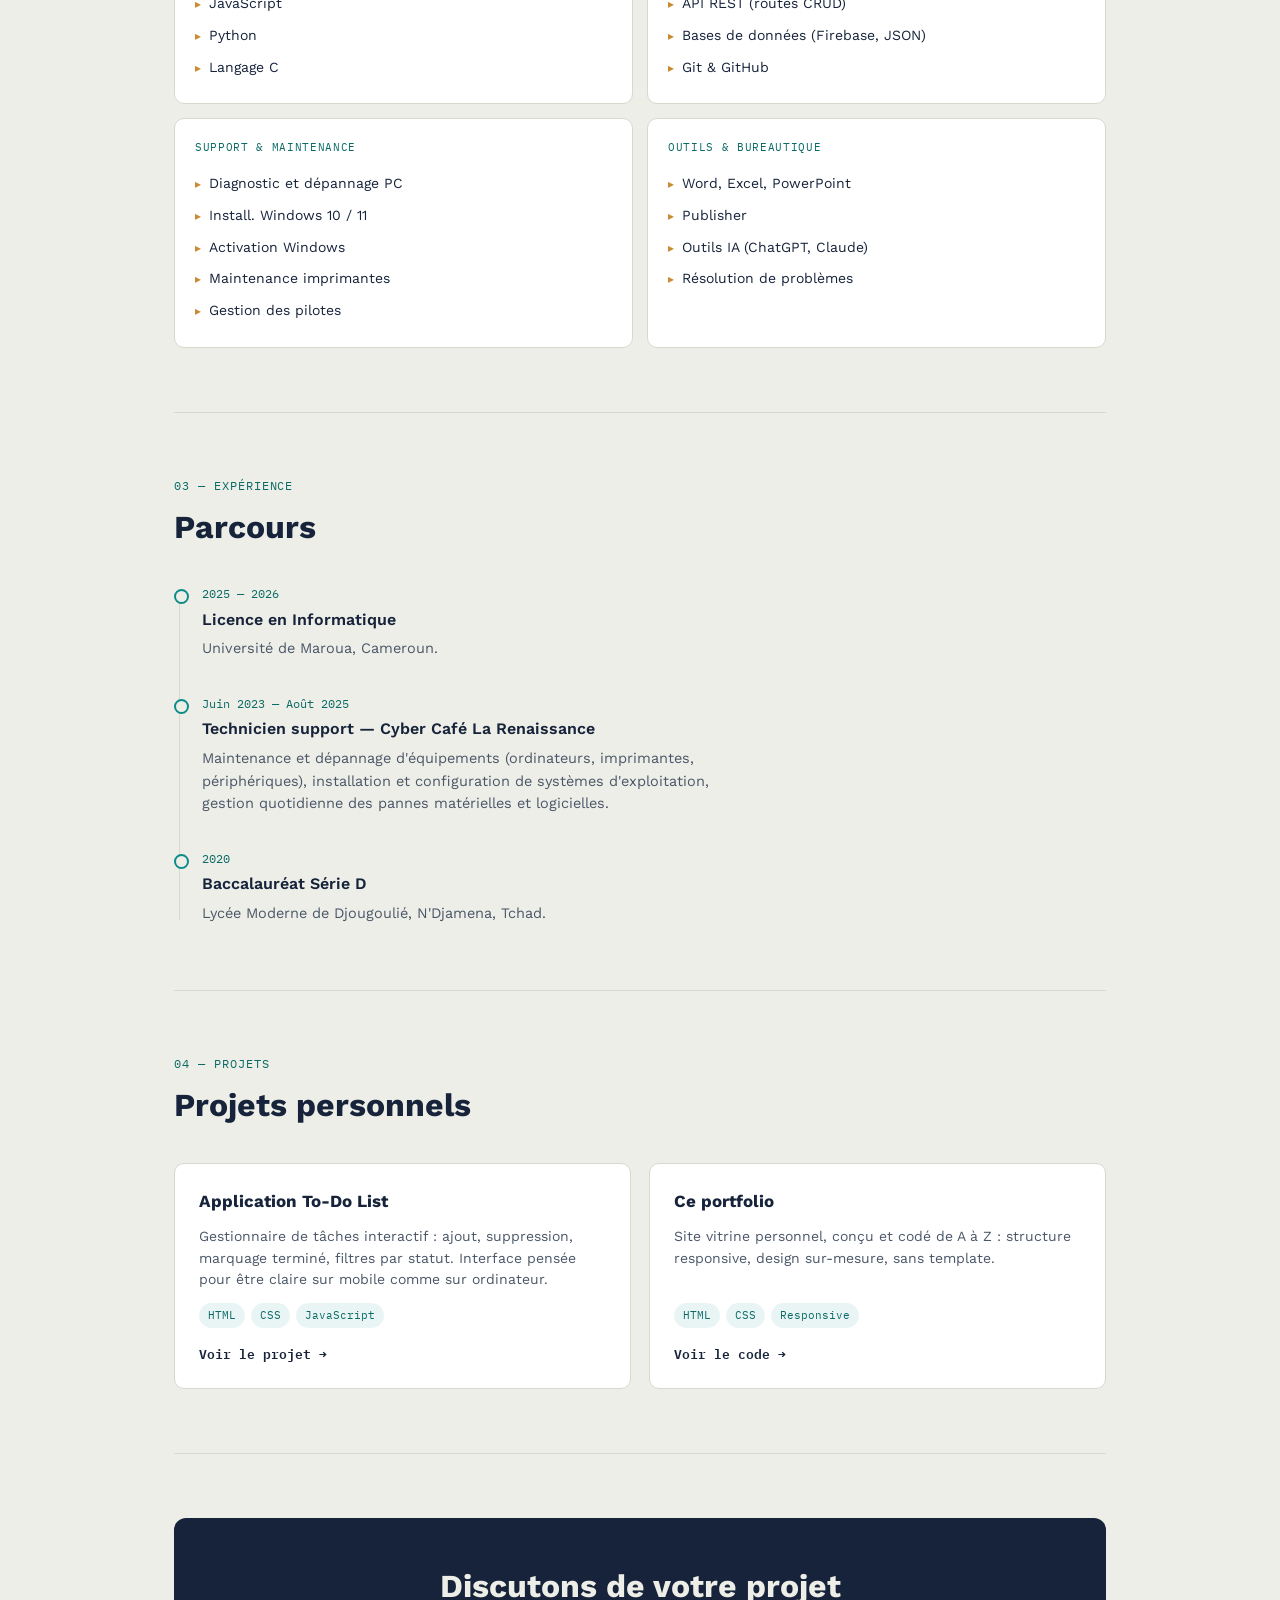
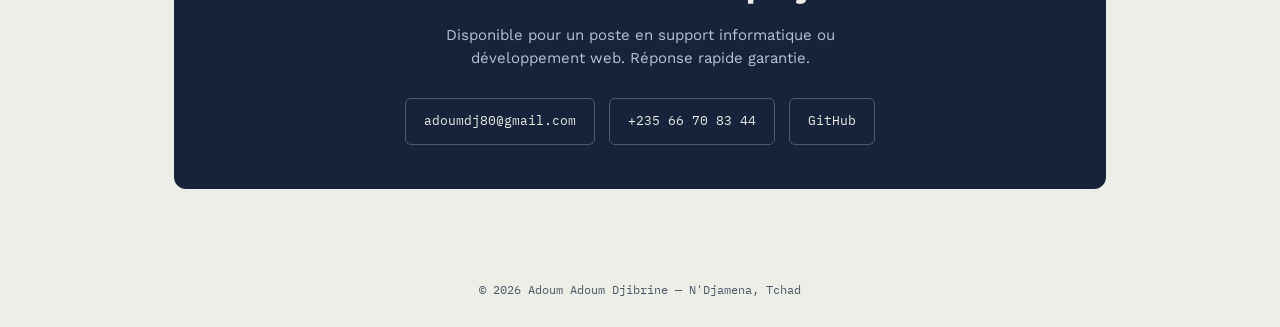
==== commit 1227569d: "Enhance index.html with styles and content updates Added styles for layout and responsiveness, updat" ====
--- a/index.html
+++ b/index.html
@@ -3,14 +3,468 @@
 <head>
 <meta charset="UTF-8">
 <meta name="viewport" content="width=device-width, initial-scale=1.0">
-<link  rel="stylesheet" href="style.css">
 <title>Adoum Adoum Djibrine — Support & Développement Web</title>
+<style>
+  @import url('https://fonts.googleapis.com/css2?family=IBM+Plex+Mono:wght@400;500;600&family=Work+Sans:wght@400;500;600;700&display=swap');
+
+  :root {
+    --bg: #EDEEE7;
+    --bg-panel: #FFFFFF;
+    --ink: #16233A;
+    --ink-soft: #4B5768;
+    --line: #D8D9CE;
+    --teal: #0E8C87;
+    --teal-dark: #0A6A66;
+    --ochre: #C98A32;
+    --status-dot: #23A566;
+  }
+
+  * { box-sizing: border-box; margin: 0; padding: 0; }
+
+  html { scroll-behavior: smooth; }
+
+  body {
+    background: var(--bg);
+    color: var(--ink);
+    font-family: 'Work Sans', sans-serif;
+    line-height: 1.55;
+  }
+
+  .mono {
+    font-family: 'IBM Plex Mono', monospace;
+  }
+
+  a { color: inherit; text-decoration: none; }
+
+  .wrap {
+    max-width: 980px;
+    margin: 0 auto;
+    padding: 0 24px;
+  }
+
+  /* ---------- NAV ---------- */
+  header {
+    position: sticky;
+    top: 0;
+    z-index: 20;
+    background: rgba(237, 238, 231, 0.92);
+    backdrop-filter: blur(6px);
+    border-bottom: 1px solid var(--line);
+  }
+
+  nav {
+    max-width: 980px;
+    margin: 0 auto;
+    padding: 16px 24px;
+    display: flex;
+    justify-content: space-between;
+    align-items: center;
+  }
+
+  .logo {
+    font-family: 'IBM Plex Mono', monospace;
+    font-weight: 600;
+    font-size: 15px;
+    letter-spacing: 0.02em;
+    display: flex;
+    align-items: center;
+    gap: 9px;
+  }
+  .logo span { color: var(--teal); }
+
+  .logo-mark {
+    width: 26px;
+    height: 26px;
+    flex-shrink: 0;
+  }
+
+  .nav-links {
+    display: flex;
+    gap: 28px;
+    font-size: 13px;
+    font-weight: 500;
+    text-transform: uppercase;
+    letter-spacing: 0.06em;
+  }
+
+  .nav-links a {
+    color: var(--ink-soft);
+    transition: color 0.2s;
+  }
+  .nav-links a:hover { color: var(--teal-dark); }
+
+  .nav-toggle {
+    display: none;
+    flex-direction: column;
+    gap: 4px;
+    background: none;
+    border: none;
+    cursor: pointer;
+    padding: 6px;
+  }
+  .nav-toggle span {
+    width: 22px;
+    height: 2px;
+    background: var(--ink);
+  }
+
+  /* ---------- HERO ---------- */
+  .hero {
+    padding: 72px 0 56px;
+    border-bottom: 1px solid var(--line);
+  }
+
+  .eyebrow {
+    font-family: 'IBM Plex Mono', monospace;
+    font-size: 12px;
+    color: var(--teal-dark);
+    letter-spacing: 0.08em;
+    text-transform: uppercase;
+    display: flex;
+    align-items: center;
+    gap: 8px;
+    margin-bottom: 18px;
+  }
+
+  .dot {
+    width: 8px;
+    height: 8px;
+    border-radius: 50%;
+    background: var(--status-dot);
+    box-shadow: 0 0 0 3px rgba(35,165,102,0.18);
+  }
+
+  .hero h1 {
+    font-size: clamp(32px, 5vw, 50px);
+    font-weight: 700;
+    letter-spacing: -0.01em;
+    max-width: 12ch;
+    margin-bottom: 14px;
+  }
+
+  .hero .role {
+    font-size: 18px;
+    color: var(--ink-soft);
+    max-width: 46ch;
+    margin-bottom: 28px;
+  }
+
+  .hero-actions {
+    display: flex;
+    gap: 12px;
+    flex-wrap: wrap;
+    margin-bottom: 44px;
+  }
+
+  .btn {
+    padding: 12px 20px;
+    border-radius: 6px;
+    font-size: 13px;
+    font-weight: 600;
+    font-family: 'IBM Plex Mono', monospace;
+    letter-spacing: 0.02em;
+    cursor: pointer;
+    transition: all 0.2s;
+    border: 1px solid var(--ink);
+  }
+  .btn-solid {
+    background: var(--ink);
+    color: var(--bg);
+  }
+  .btn-solid:hover { background: var(--teal-dark); border-color: var(--teal-dark); }
+  .btn-outline {
+    background: transparent;
+    color: var(--ink);
+  }
+  .btn-outline:hover { background: var(--ink); color: var(--bg); }
+
+  /* ---------- STATUS PANEL (signature element) ---------- */
+  .status-panel {
+    background: var(--ink);
+    color: var(--bg);
+    border-radius: 10px;
+    overflow: hidden;
+    box-shadow: 0 12px 30px rgba(22,35,58,0.18);
+  }
+
+  .status-header {
+    display: flex;
+    justify-content: space-between;
+    align-items: center;
+    padding: 14px 20px;
+    background: rgba(255,255,255,0.05);
+    border-bottom: 1px solid rgba(255,255,255,0.12);
+    font-family: 'IBM Plex Mono', monospace;
+    font-size: 12px;
+    letter-spacing: 0.06em;
+    text-transform: uppercase;
+    color: #9FB0C4;
+  }
+
+  .status-list { padding: 6px 0; }
+
+  .status-row {
+    display: flex;
+    justify-content: space-between;
+    align-items: center;
+    padding: 13px 20px;
+    border-bottom: 1px solid rgba(255,255,255,0.06);
+    font-family: 'IBM Plex Mono', monospace;
+    font-size: 13px;
+  }
+  .status-row:last-child { border-bottom: none; }
+
+  .status-row .svc { color: #E7ECF2; }
+  .status-row .state {
+    display: flex;
+    align-items: center;
+    gap: 7px;
+    color: #7DD8AE;
+    font-size: 11px;
+    text-transform: uppercase;
+    letter-spacing: 0.05em;
+  }
+
+  /* ---------- SECTION GENERIC ---------- */
+  section { padding: 64px 0; border-bottom: 1px solid var(--line); }
+  section:last-of-type { border-bottom: none; }
+
+  .section-label {
+    font-family: 'IBM Plex Mono', monospace;
+    font-size: 12px;
+    color: var(--teal-dark);
+    text-transform: uppercase;
+    letter-spacing: 0.08em;
+    margin-bottom: 8px;
+  }
+
+  h2 {
+    font-size: clamp(24px, 3.4vw, 32px);
+    font-weight: 700;
+    margin-bottom: 32px;
+    max-width: 20ch;
+  }
+
+  /* ---------- ABOUT ---------- */
+  .about-grid {
+    display: grid;
+    grid-template-columns: 1.3fr 1fr;
+    gap: 48px;
+    align-items: start;
+  }
+
+  .about-text p { color: var(--ink-soft); margin-bottom: 16px; font-size: 15.5px; }
+
+  .fact-list {
+    background: var(--bg-panel);
+    border: 1px solid var(--line);
+    border-radius: 10px;
+    padding: 22px;
+  }
+  .fact {
+    display: flex;
+    justify-content: space-between;
+    padding: 10px 0;
+    border-bottom: 1px dashed var(--line);
+    font-size: 13.5px;
+  }
+  .fact:last-child { border-bottom: none; }
+  .fact .k { color: var(--ink-soft); }
+  .fact .v { font-family: 'IBM Plex Mono', monospace; font-weight: 500; text-align: right; }
+
+  /* ---------- SKILLS ---------- */
+  .skills-grid {
+    display: grid;
+    grid-template-columns: repeat(2, 1fr);
+    gap: 14px;
+  }
+
+  .skill-card {
+    background: var(--bg-panel);
+    border: 1px solid var(--line);
+    border-radius: 10px;
+    padding: 20px;
+  }
+
+  .skill-card .cat {
+    font-family: 'IBM Plex Mono', monospace;
+    font-size: 11px;
+    text-transform: uppercase;
+    letter-spacing: 0.06em;
+    color: var(--teal-dark);
+    margin-bottom: 12px;
+  }
+
+  .skill-card ul { list-style: none; }
+  .skill-card li {
+    font-size: 14px;
+    padding: 5px 0;
+    color: var(--ink);
+    display: flex;
+    align-items: baseline;
+    gap: 8px;
+  }
+  .skill-card li::before {
+    content: "▸";
+    color: var(--ochre);
+    font-size: 12px;
+  }
+
+  /* ---------- EXPERIENCE TIMELINE ---------- */
+  .timeline { position: relative; padding-left: 28px; }
+  .timeline::before {
+    content: "";
+    position: absolute;
+    left: 5px;
+    top: 6px;
+    bottom: 6px;
+    width: 1px;
+    background: var(--line);
+  }
+
+  .t-item { position: relative; padding-bottom: 34px; }
+  .t-item:last-child { padding-bottom: 0; }
+
+  .t-item::before {
+    content: "";
+    position: absolute;
+    left: -28px;
+    top: 4px;
+    width: 11px;
+    height: 11px;
+    border-radius: 50%;
+    background: var(--bg);
+    border: 2px solid var(--teal);
+  }
+
+  .t-date {
+    font-family: 'IBM Plex Mono', monospace;
+    font-size: 12px;
+    color: var(--teal-dark);
+    margin-bottom: 4px;
+  }
+  .t-title { font-weight: 600; font-size: 16px; margin-bottom: 6px; }
+  .t-desc { color: var(--ink-soft); font-size: 14.5px; max-width: 60ch; }
+
+  /* ---------- PROJECTS ---------- */
+  .projects-grid {
+    display: grid;
+    grid-template-columns: repeat(2, 1fr);
+    gap: 18px;
+  }
+
+  .project-card {
+    background: var(--bg-panel);
+    border: 1px solid var(--line);
+    border-radius: 10px;
+    padding: 24px;
+    display: flex;
+    flex-direction: column;
+    gap: 12px;
+  }
+
+  .project-card .ptitle { font-size: 17px; font-weight: 700; }
+  .project-card .pdesc { color: var(--ink-soft); font-size: 14px; flex: 1; }
+
+  .tag-row { display: flex; flex-wrap: wrap; gap: 6px; }
+  .tag {
+    font-family: 'IBM Plex Mono', monospace;
+    font-size: 11px;
+    padding: 4px 9px;
+    border-radius: 20px;
+    background: rgba(14,140,135,0.09);
+    color: var(--teal-dark);
+  }
+
+  .project-link {
+    font-family: 'IBM Plex Mono', monospace;
+    font-size: 13px;
+    font-weight: 600;
+    color: var(--ink);
+    display: inline-flex;
+    align-items: center;
+    gap: 6px;
+    margin-top: 4px;
+  }
+  .project-link:hover { color: var(--teal-dark); }
+
+  /* ---------- CONTACT ---------- */
+  .contact-panel {
+    background: var(--ink);
+    color: var(--bg);
+    border-radius: 12px;
+    padding: 44px;
+    text-align: center;
+  }
+  .contact-panel h2 { color: var(--bg); margin: 0 auto 12px; }
+  .contact-panel p { color: #B9C4D2; max-width: 44ch; margin: 0 auto 28px; font-size: 15px; }
+
+  .contact-links {
+    display: flex;
+    justify-content: center;
+    gap: 14px;
+    flex-wrap: wrap;
+  }
+  .contact-links a {
+    font-family: 'IBM Plex Mono', monospace;
+    font-size: 13px;
+    padding: 12px 18px;
+    border: 1px solid rgba(255,255,255,0.25);
+    border-radius: 6px;
+    transition: all 0.2s;
+  }
+  .contact-links a:hover {
+    background: var(--bg);
+    color: var(--ink);
+    border-color: var(--bg);
+  }
+
+  footer {
+    text-align: center;
+    padding: 28px 0;
+    font-family: 'IBM Plex Mono', monospace;
+    font-size: 12px;
+    color: var(--ink-soft);
+  }
+
+  /* ---------- RESPONSIVE ---------- */
+  @media (max-width: 760px) {
+    .nav-links { display: none; }
+    .nav-toggle { display: flex; }
+    .about-grid { grid-template-columns: 1fr; }
+    .skills-grid { grid-template-columns: 1fr 1fr; }
+    .projects-grid { grid-template-columns: 1fr; }
+    .contact-panel { padding: 32px 20px; }
+  }
+
+  @media (max-width: 480px) {
+    .skills-grid { grid-template-columns: 1fr; }
+    .hero { padding: 48px 0 40px; }
+    section { padding: 48px 0; }
+  }
+
+  @media (prefers-reduced-motion: reduce) {
+    html { scroll-behavior: auto; }
+  }
+
+  :focus-visible {
+    outline: 2px solid var(--teal);
+    outline-offset: 2px;
+  }
+</style>
 </head>
 <body>
 
 <header>
   <nav>
-    <div class="logo">Adoum<span>.</span>dev</div>
+    <div class="logo">
+      <svg class="logo-mark" viewBox="0 0 32 32" xmlns="http://www.w3.org/2000/svg">
+        <rect x="1" y="1" width="30" height="30" rx="7" fill="#16233A"/>
+        <path d="M16 8 L23 24 H19.5 L18 20.5 H14 L12.5 24 H9 L16 8 Z M16 13.5 L14.6 17.3 H17.4 L16 13.5 Z" fill="#EDEEE7"/>
+        <circle cx="25.5" cy="7.5" r="2.6" fill="#0E8C87"/>
+      </svg>
+      Adoum<span>.</span>dev
+    </div>
     <div class="nav-links">
       <a href="#about">Profil</a>
       <a href="#skills">Compétences</a>
@@ -84,21 +538,31 @@
     <h2>Ce que je sais faire</h2>
     <div class="skills-grid">
       <div class="skill-card">
-        <div class="cat">Support &amp; Maintenance</div>
-        <ul>
-          <li>Diagnostic et dépannage PC</li>
-          <li>Install. Windows 10 / 11</li>
-          <li>Maintenance imprimantes</li>
-          <li>Gestion des pilotes</li>
-        </ul>
-      </div>
-      <div class="skill-card">
         <div class="cat">Développement Web</div>
         <ul>
           <li>HTML &amp; CSS</li>
           <li>JavaScript</li>
           <li>Python</li>
           <li>Langage C</li>
+        </ul>
+      </div>
+      <div class="skill-card">
+        <div class="cat">Backend &amp; API</div>
+        <ul>
+          <li>Node.js &amp; Express</li>
+          <li>API REST (routes CRUD)</li>
+          <li>Bases de données (Firebase, JSON)</li>
+          <li>Git &amp; GitHub</li>
+        </ul>
+      </div>
+      <div class="skill-card">
+        <div class="cat">Support &amp; Maintenance</div>
+        <ul>
+          <li>Diagnostic et dépannage PC</li>
+          <li>Install. Windows 10 / 11</li>
+          <li>Activation Windows</li>
+          <li>Maintenance imprimantes</li>
+          <li>Gestion des pilotes</li>
         </ul>
       </div>
       <div class="skill-card">
@@ -140,15 +604,6 @@
     <h2>Projets personnels</h2>
     <div class="projects-grid">
       <div class="project-card">
-        <div class="project-card">
-  <div class="ptitle">Diagnostic Réseau</div>
-  <div class="pdesc">Script Python qui vérifie automatiquement la disponibilité de plusieurs machines/sites et génère un rapport de connectivité.</div>
-  <div class="tag-row">
-    <span class="tag">Python</span>
-    <span class="tag">Réseau</span>
-  </div>
-  <a href="https://github.com/Add-235/diagnostic-reseau" class="project-link" target="_blank">Voir le code →</a>
-</div>
         <div class="ptitle">Application To-Do List</div>
         <div class="pdesc">Gestionnaire de tâches interactif : ajout, suppression, marquage terminé, filtres par statut. Interface pensée pour être claire sur mobile comme sur ordinateur.</div>
         <div class="tag-row">
@@ -156,7 +611,7 @@
           <span class="tag">CSS</span>
           <span class="tag">JavaScript</span>
         </div>
-        <a href="to_do_list/index.html" class="project-link">Voir le projet →</a>
+        <a href="#" class="project-link">Voir le projet →</a>
       </div>
       <div class="project-card">
         <div class="ptitle">Ce portfolio</div>
@@ -166,7 +621,7 @@
           <span class="tag">CSS</span>
           <span class="tag">Responsive</span>
         </div>
-        <a href="https://github.com/Add-235/portfolio-" class="project-link" target="_blank">Voir le code →</a>
+        <a href="#" class="project-link">Voir le code →</a>
       </div>
     </div>
   </section>
@@ -177,8 +632,8 @@
       <p>Disponible pour un poste en support informatique ou développement web. Réponse rapide garantie.</p>
       <div class="contact-links">
         <a href="mailto:adoumdj80@gmail.com">adoumdj80@gmail.com</a>
-        <a href="tel:+23566708344">
-        <a href="https://github.com/Add-235">GitHub</a>
+        <a href="tel:+235667083 44">+235 66 70 83 44</a>
+        <a href="#">GitHub</a>
       </div>
     </div>
   </section>
@@ -187,7 +642,36 @@
 
 <footer>© 2026 Adoum Adoum Djibrine — N'Djamena, Tchad</footer>
 
-<script src="script.js"></script>
+<script>
+  // Menu mobile simple
+  const navToggle = document.getElementById('navToggle');
+  const navLinks = document.querySelector('.nav-links');
+
+  navToggle.addEventListener('click', () => {
+    const isOpen = navLinks.style.display === 'flex';
+    if (isOpen) {
+      navLinks.style.display = 'none';
+    } else {
+      navLinks.style.display = 'flex';
+      navLinks.style.position = 'absolute';
+      navLinks.style.top = '58px';
+      navLinks.style.right = '24px';
+      navLinks.style.flexDirection = 'column';
+      navLinks.style.background = '#FFFFFF';
+      navLinks.style.border = '1px solid #D8D9CE';
+      navLinks.style.borderRadius = '8px';
+      navLinks.style.padding = '14px 20px';
+      navLinks.style.gap = '14px';
+    }
+  });
+
+  // Ferme le menu mobile après un clic sur un lien
+  document.querySelectorAll('.nav-links a').forEach(link => {
+    link.addEventListener('click', () => {
+      if (window.innerWidth <= 760) navLinks.style.display = 'none';
+    });
+  });
+</script>
 
 </body>
 </html>
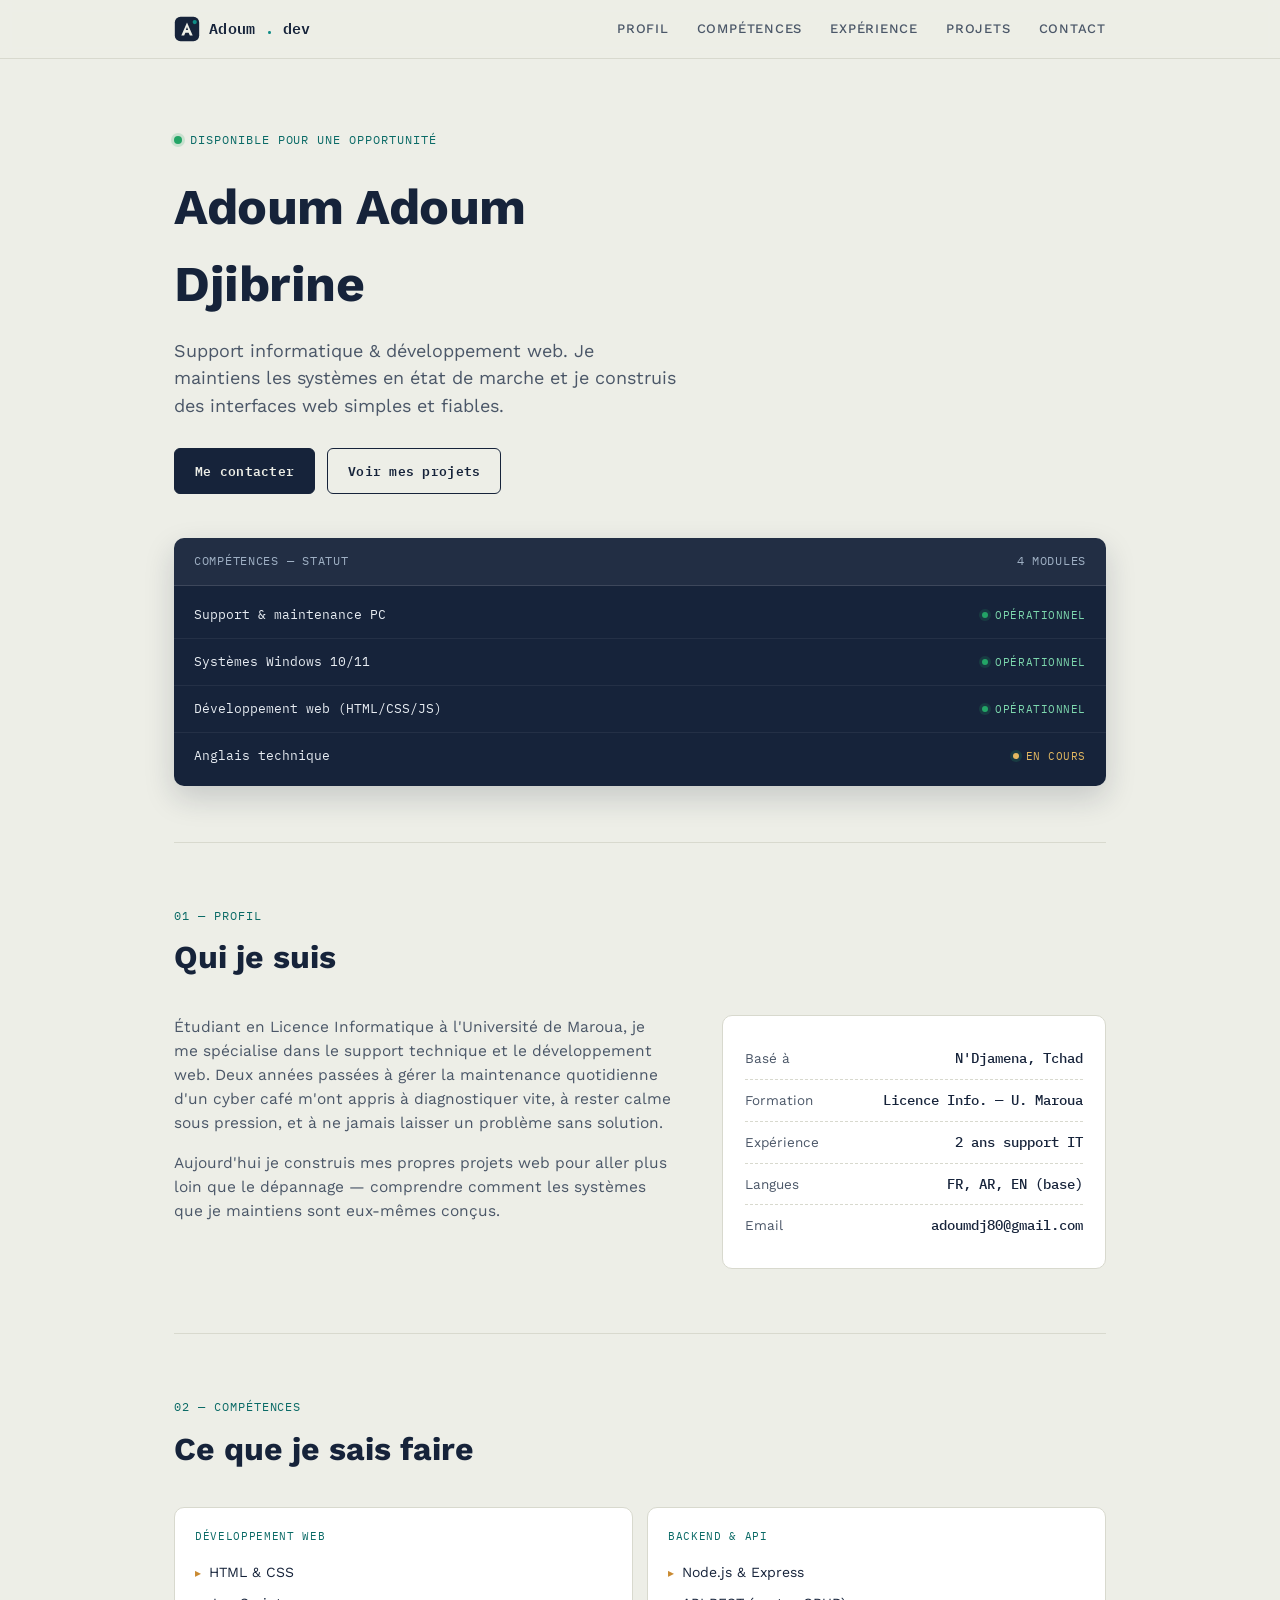
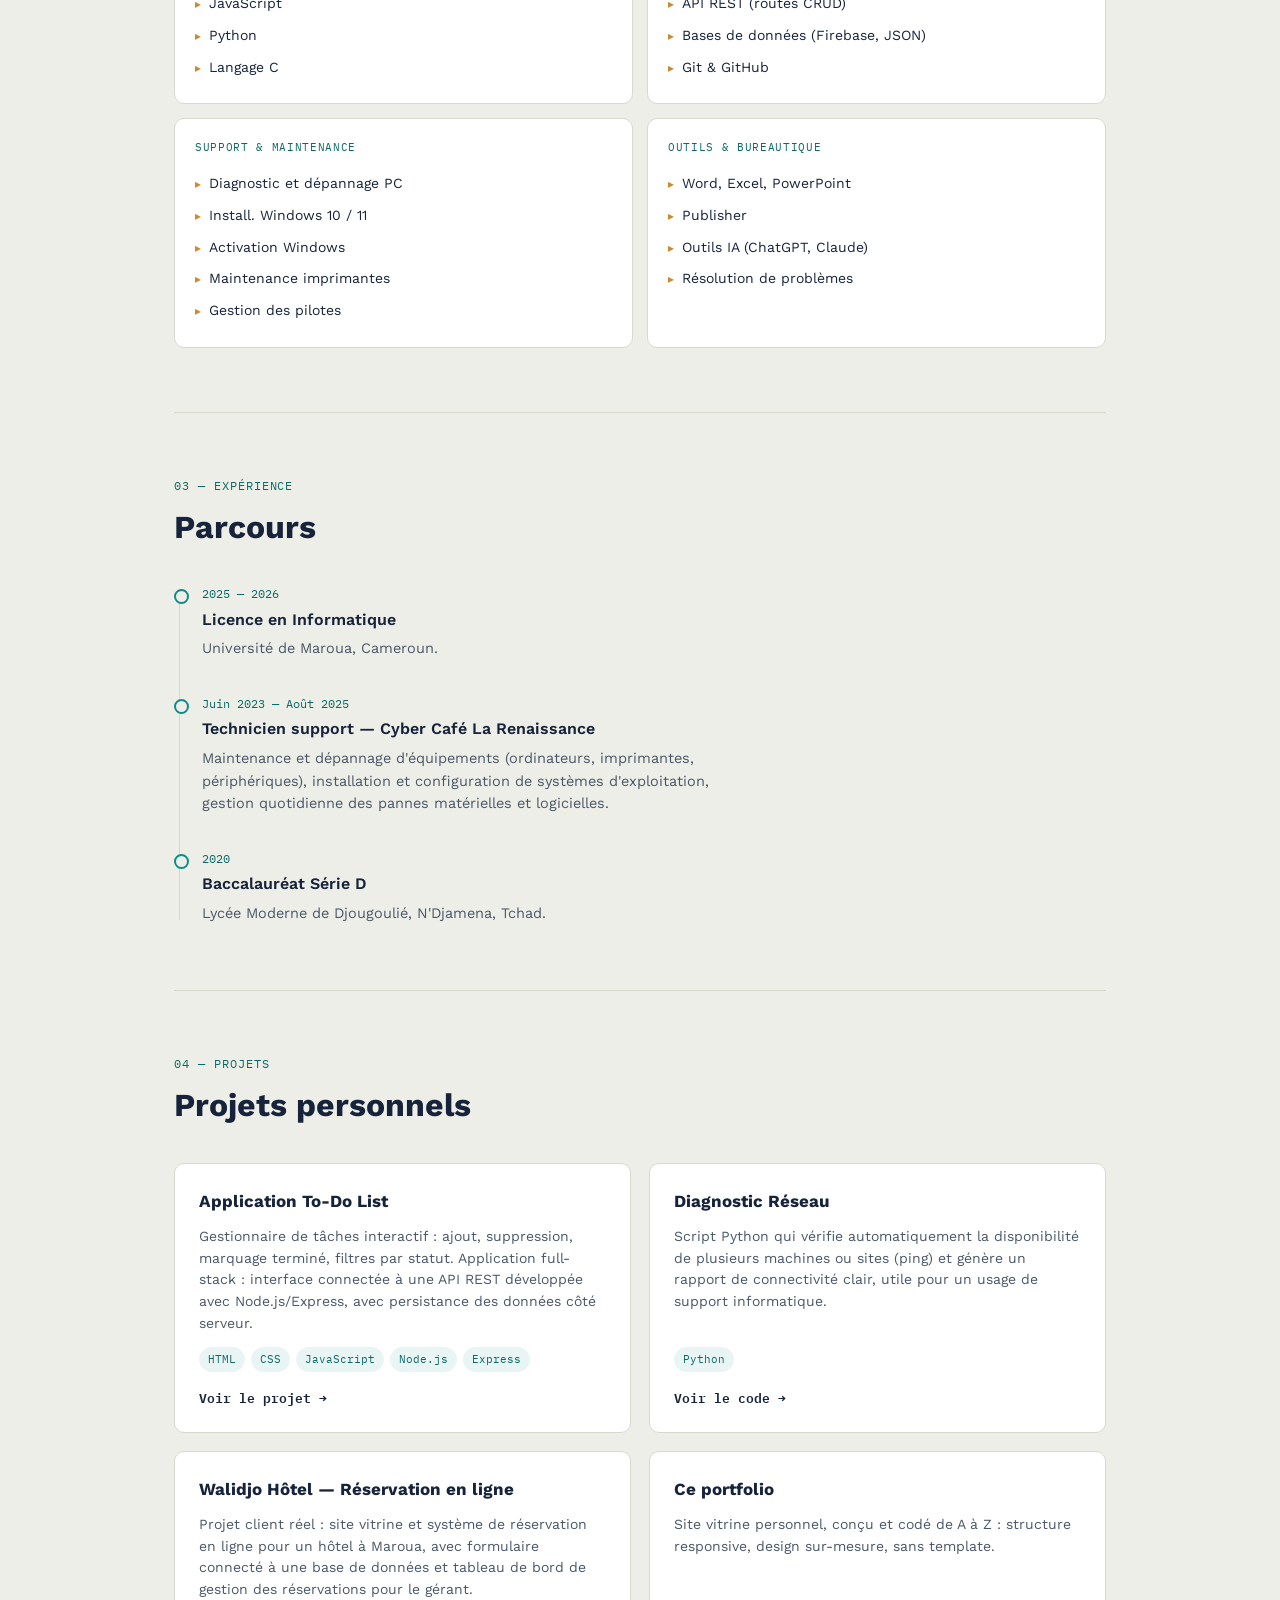
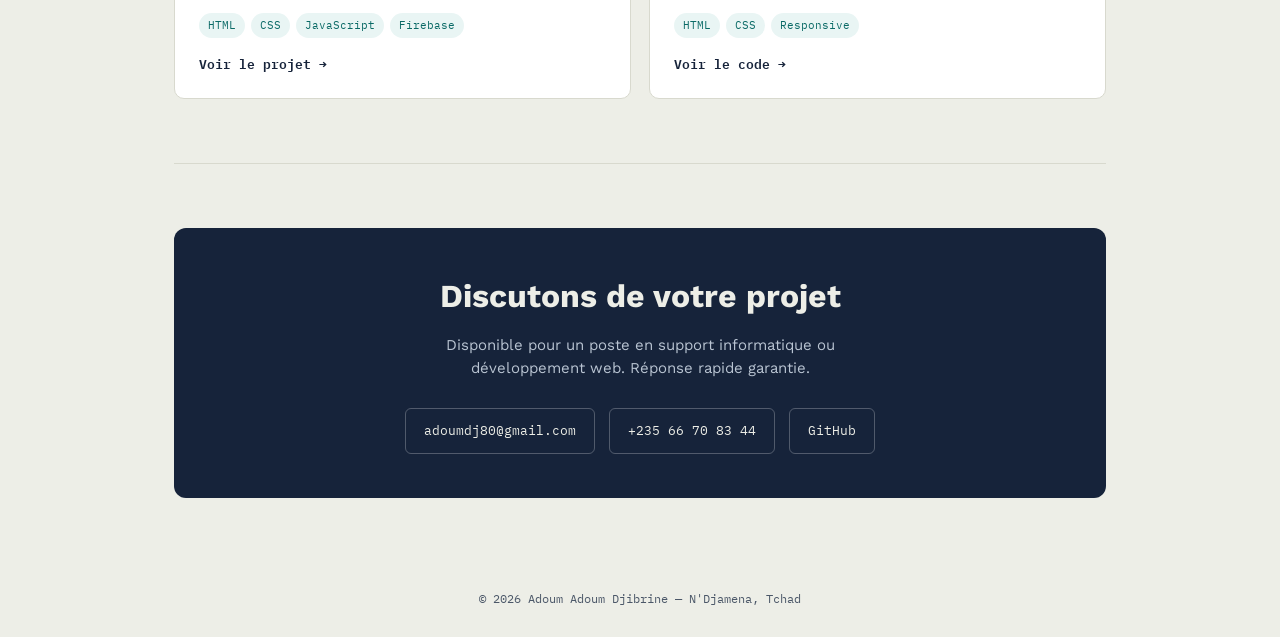
==== commit 6e9e3e0a: "Enhance project details and links in index.html Updated project descriptions and links for clarity a" ====
--- a/index.html
+++ b/index.html
@@ -605,13 +605,34 @@
     <div class="projects-grid">
       <div class="project-card">
         <div class="ptitle">Application To-Do List</div>
-        <div class="pdesc">Gestionnaire de tâches interactif : ajout, suppression, marquage terminé, filtres par statut. Interface pensée pour être claire sur mobile comme sur ordinateur.</div>
+        <div class="pdesc">Gestionnaire de tâches interactif : ajout, suppression, marquage terminé, filtres par statut. Application full-stack : interface connectée à une API REST développée avec Node.js/Express, avec persistance des données côté serveur.</div>
         <div class="tag-row">
           <span class="tag">HTML</span>
           <span class="tag">CSS</span>
           <span class="tag">JavaScript</span>
-        </div>
-        <a href="#" class="project-link">Voir le projet →</a>
+          <span class="tag">Node.js</span>
+          <span class="tag">Express</span>
+        </div>
+        <a href="https://portfolio-two-bice-36.vercel.app/to_do_list/index.html" class="project-link" target="_blank">Voir le projet →</a>
+      </div>
+      <div class="project-card">
+        <div class="ptitle">Diagnostic Réseau</div>
+        <div class="pdesc">Script Python qui vérifie automatiquement la disponibilité de plusieurs machines ou sites (ping) et génère un rapport de connectivité clair, utile pour un usage de support informatique.</div>
+        <div class="tag-row">
+          <span class="tag">Python</span>
+        </div>
+        <a href="https://github.com/Add-235/diagnostic-reseau" class="project-link" target="_blank">Voir le code →</a>
+      </div>
+      <div class="project-card">
+        <div class="ptitle">Walidjo Hôtel — Réservation en ligne</div>
+        <div class="pdesc">Projet client réel : site vitrine et système de réservation en ligne pour un hôtel à Maroua, avec formulaire connecté à une base de données et tableau de bord de gestion des réservations pour le gérant.</div>
+        <div class="tag-row">
+          <span class="tag">HTML</span>
+          <span class="tag">CSS</span>
+          <span class="tag">JavaScript</span>
+          <span class="tag">Firebase</span>
+        </div>
+        <a href="https://walidjo-hotel-66wi.vercel.app/" class="project-link" target="_blank">Voir le projet →</a>
       </div>
       <div class="project-card">
         <div class="ptitle">Ce portfolio</div>
@@ -621,7 +642,7 @@
           <span class="tag">CSS</span>
           <span class="tag">Responsive</span>
         </div>
-        <a href="#" class="project-link">Voir le code →</a>
+        <a href="https://github.com/Add-235/portfolio-" class="project-link" target="_blank">Voir le code →</a>
       </div>
     </div>
   </section>
